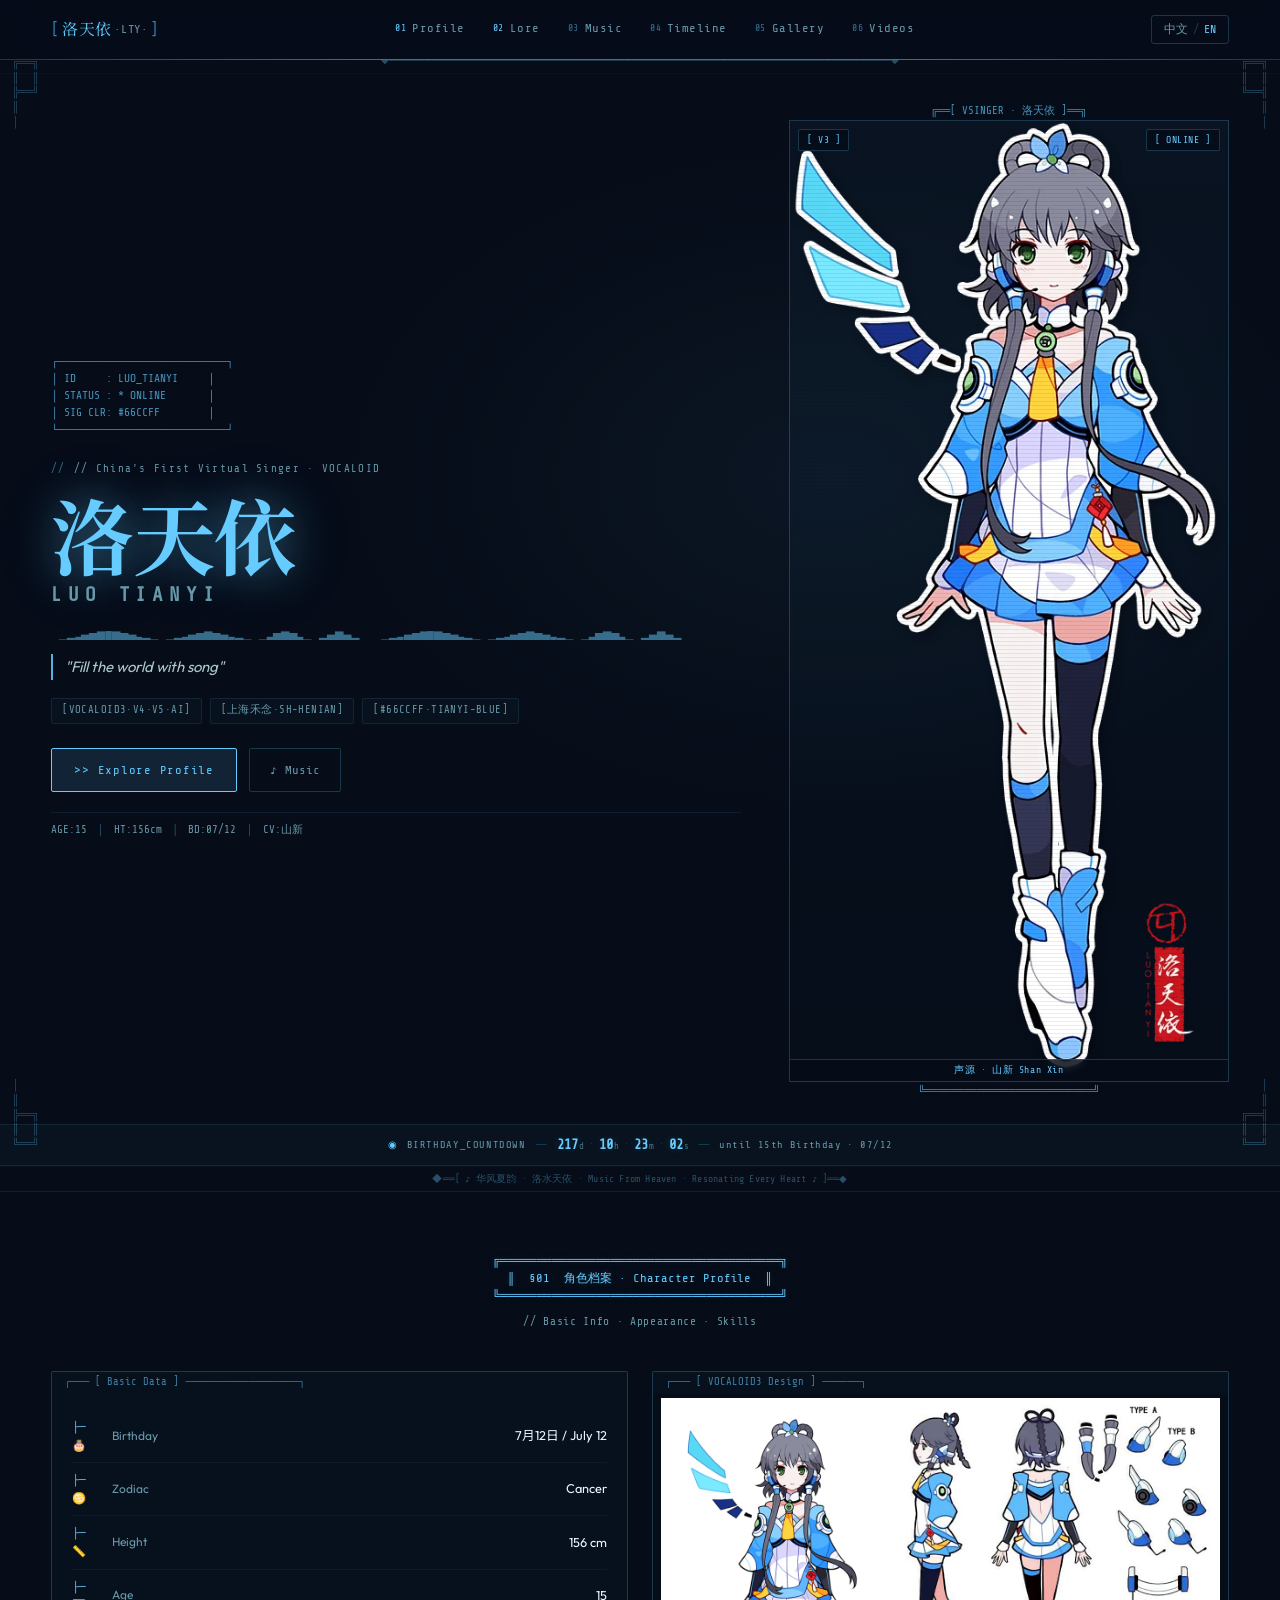
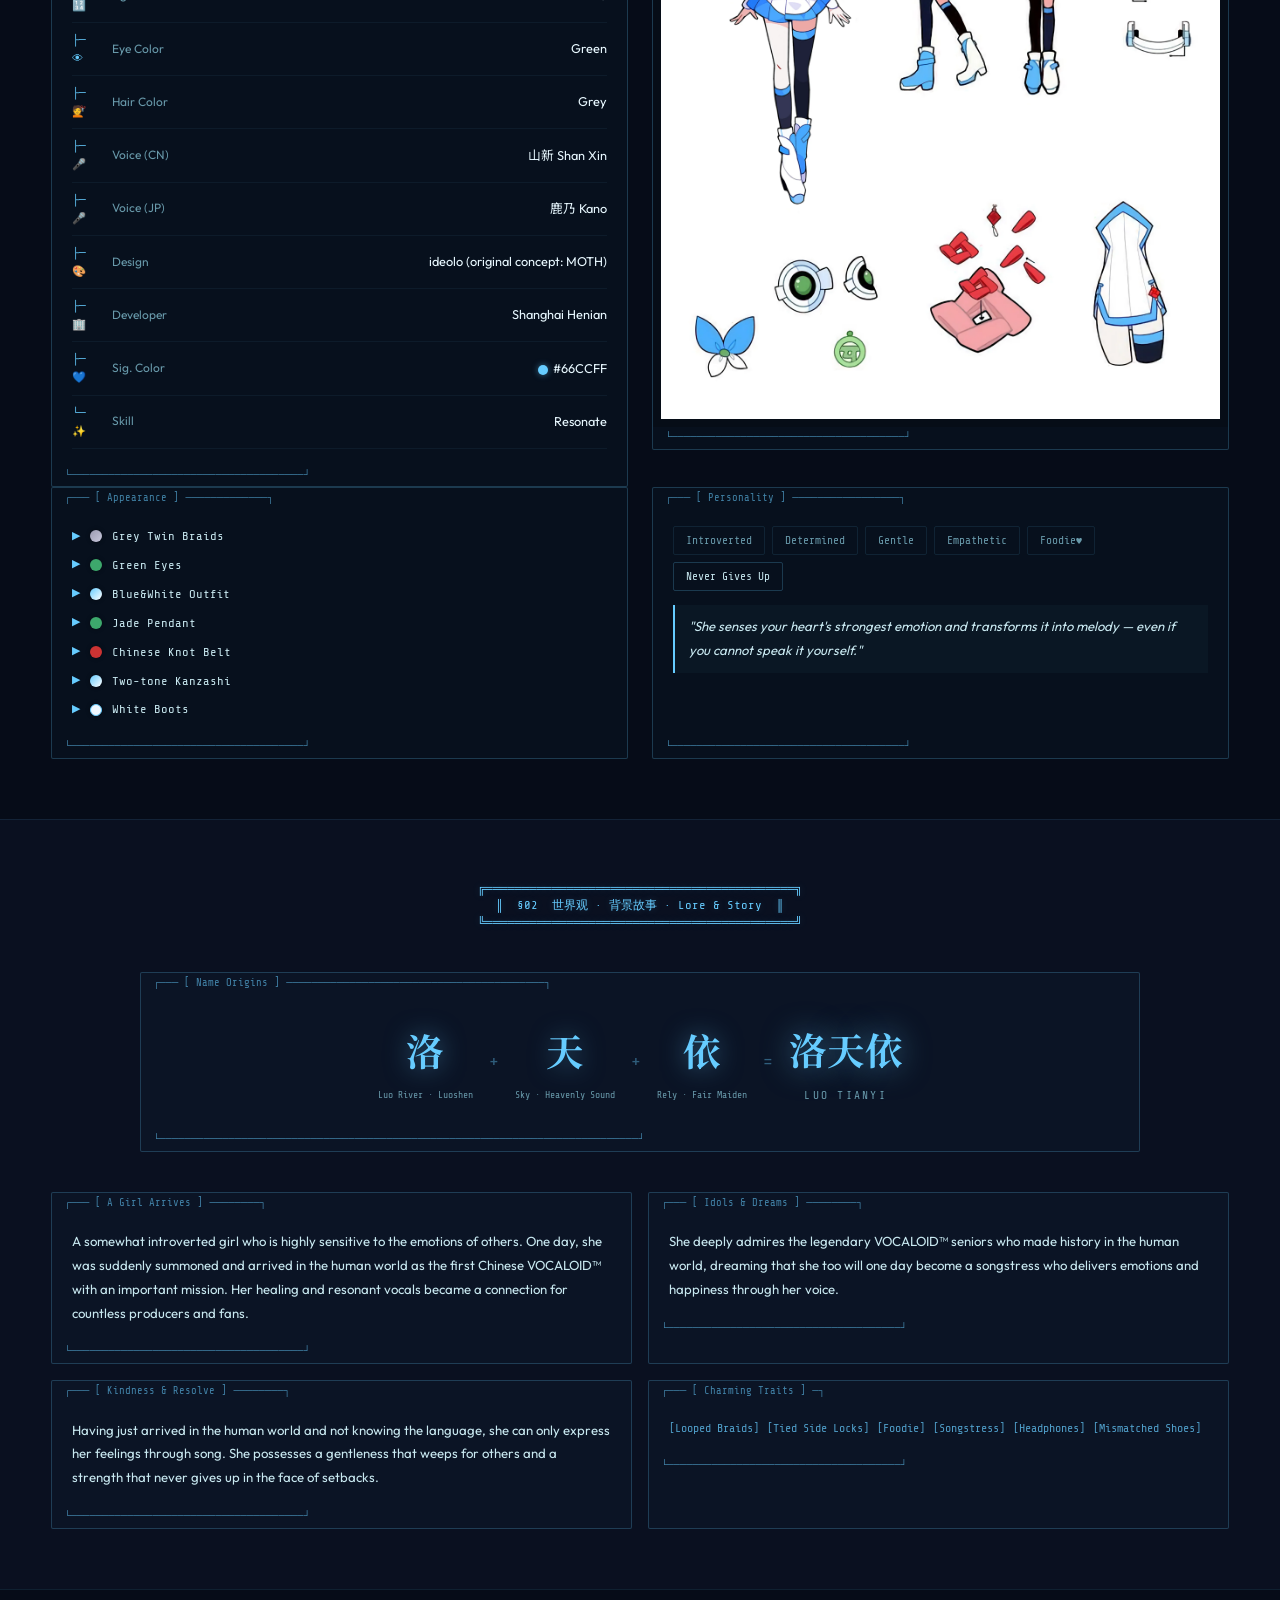
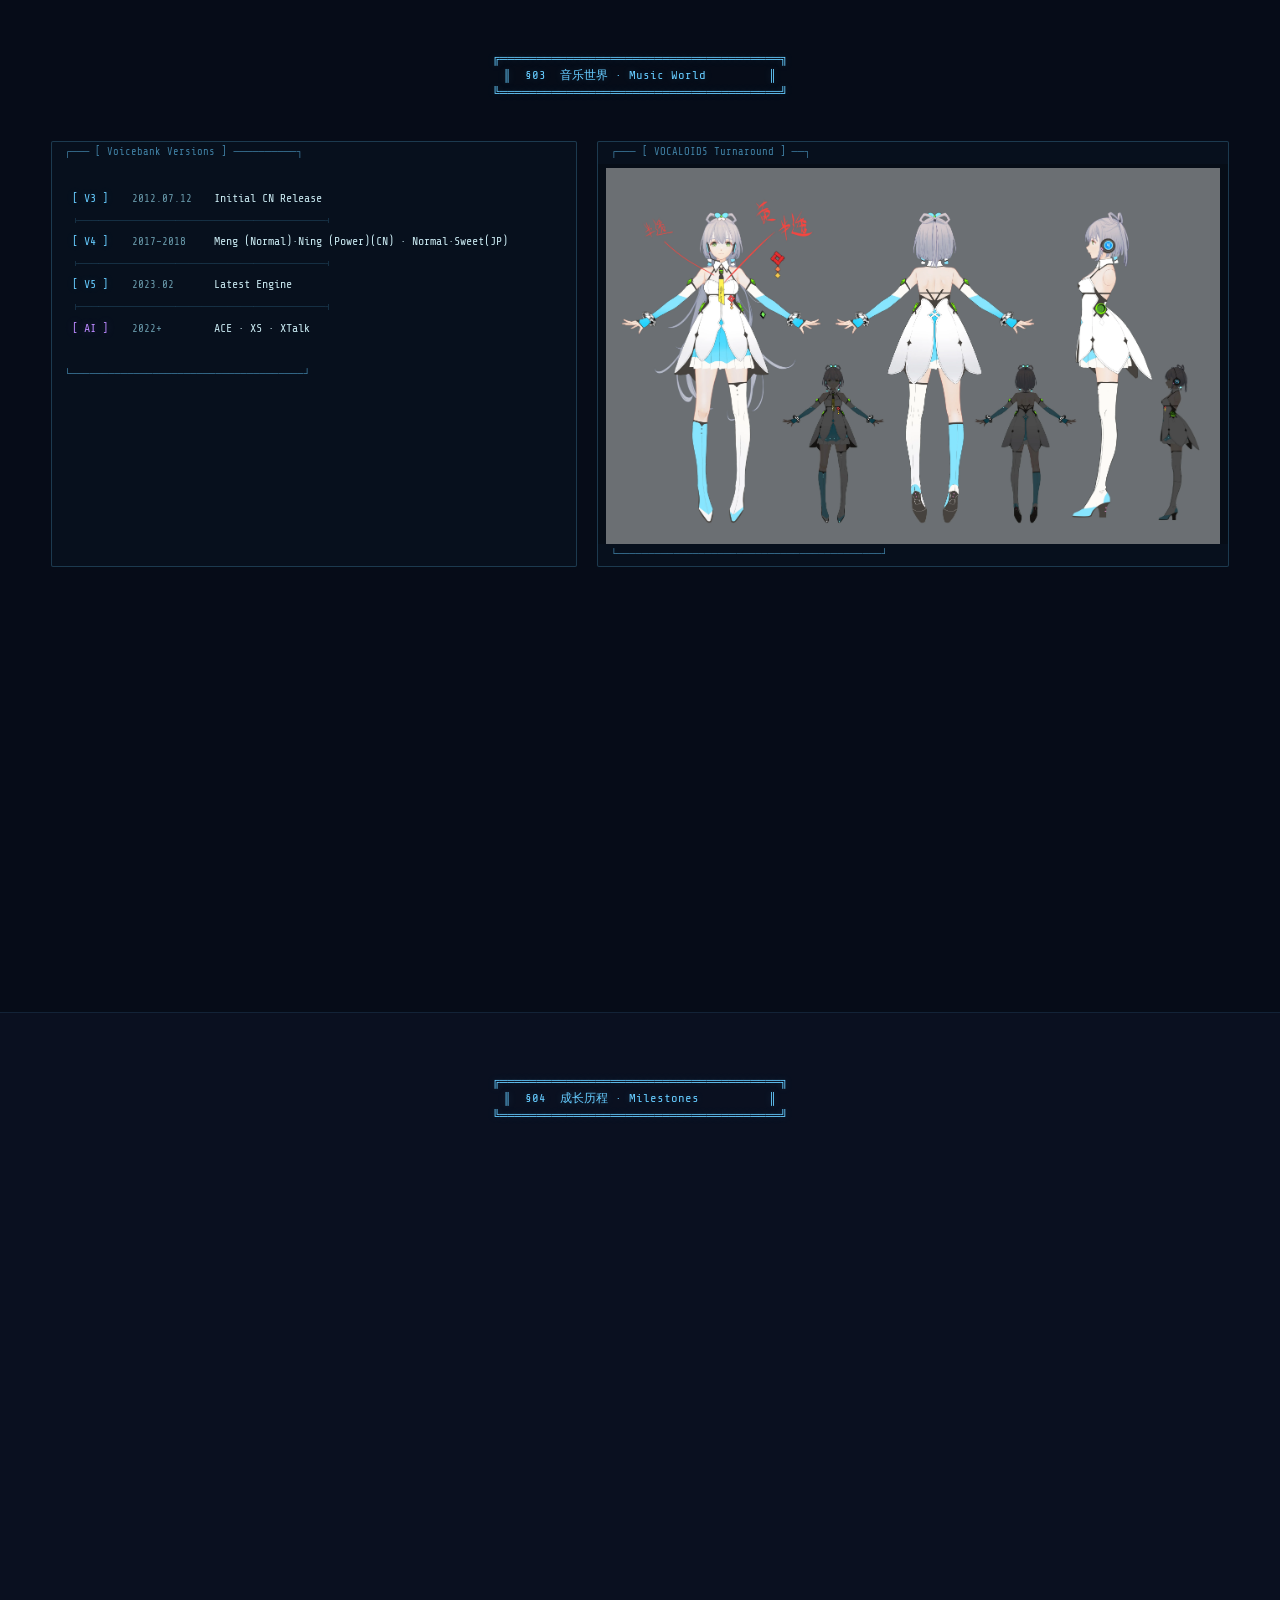
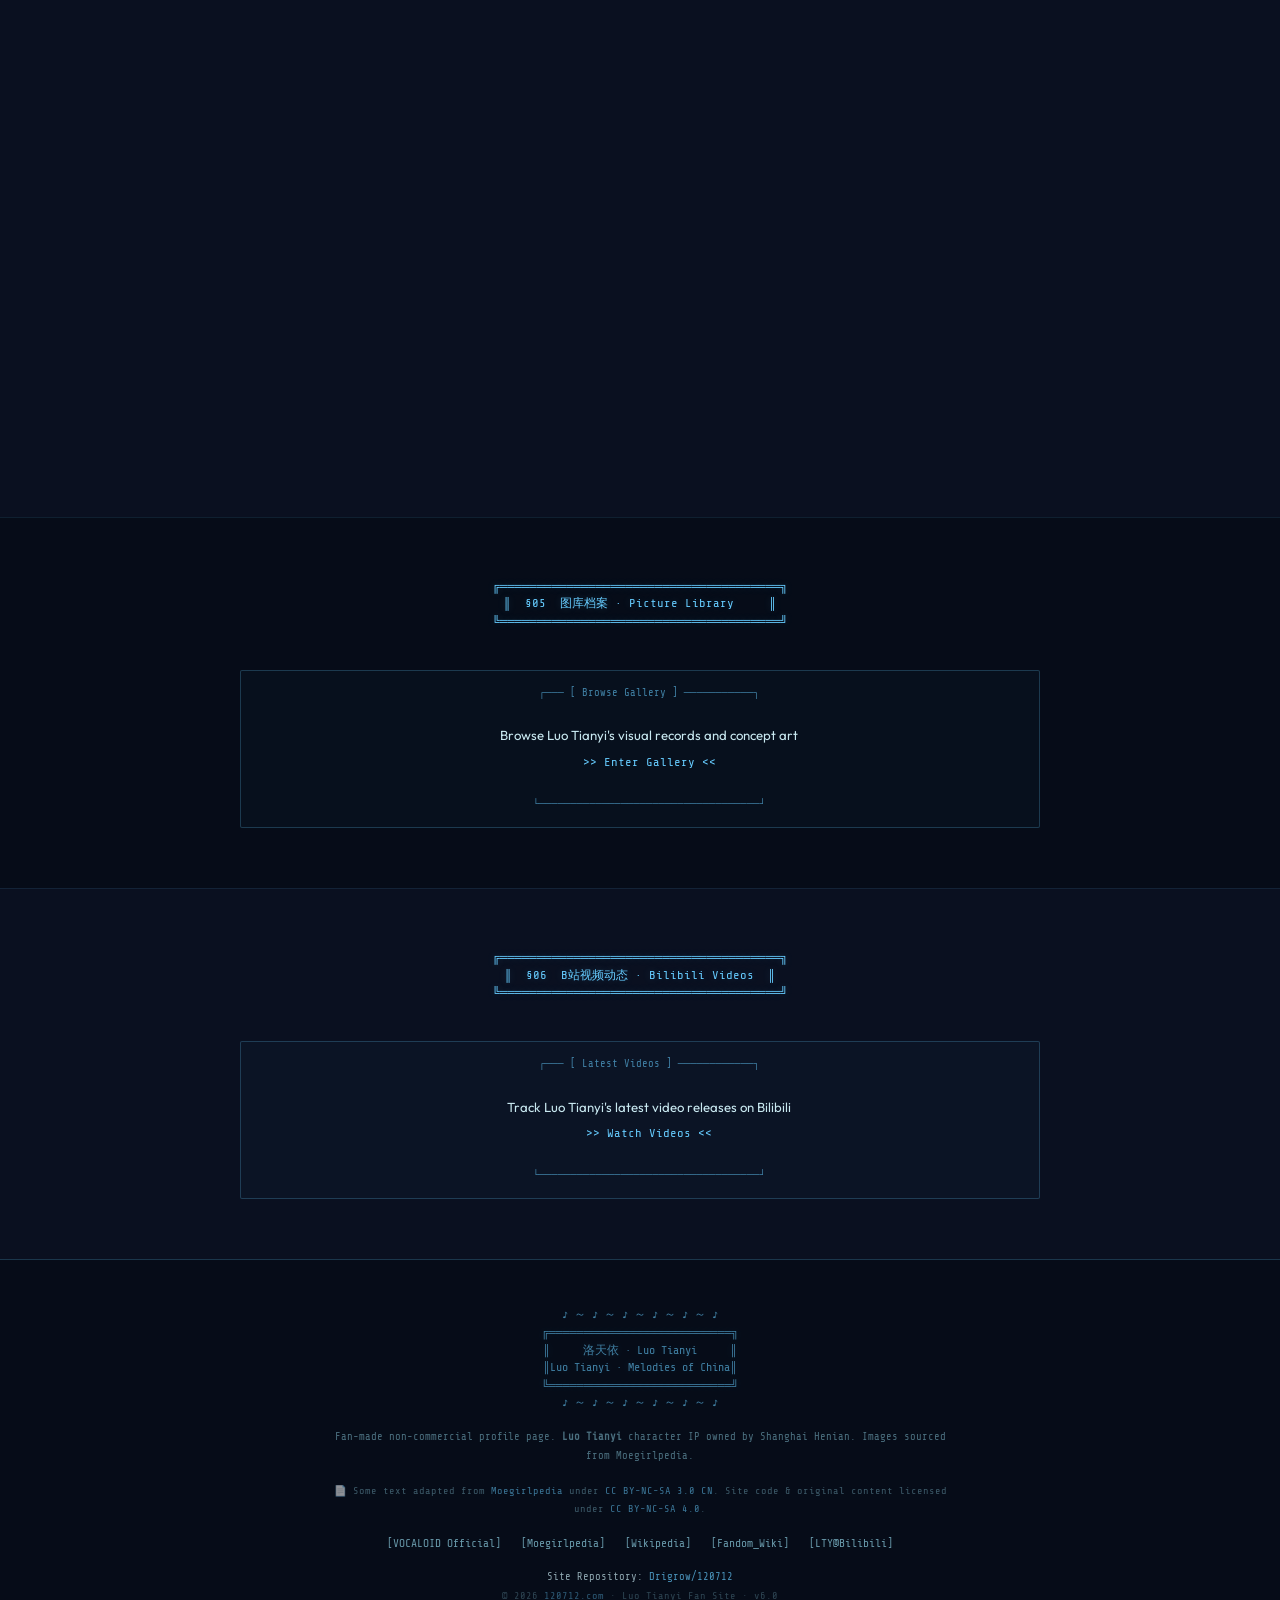
==== en.html @ f8dc1c63 "seo: serve canonical homepages for each language" ====
<!DOCTYPE html>
<!-- Generated from index.html by scripts/generate_english_homepage.py. -->
<html lang="en" data-lang="en" data-home>

<head>
  <meta charset="UTF-8" />
  <meta name="viewport" content="width=device-width, initial-scale=1.0" />
  <meta name="description"
    content="An unofficial Luo Tianyi fan site with her profile, voicebanks, songs, and timeline." />
  <meta name="keywords" content="洛天依, Luo Tianyi, VOCALOID, 虚拟歌手, 上海禾念" />
  <meta name="author" content="Drigrow" />
  <meta name="theme-color" content="#060c18" />
  <title>Luo Tianyi</title>

  <link rel="canonical" href="https://120712.com/en.html" />
  <link rel="alternate" hreflang="zh-Hans" href="https://120712.com/" />
  <link rel="alternate" hreflang="en" href="https://120712.com/en.html" />
  <link rel="alternate" hreflang="x-default" href="https://120712.com/" />

  <!-- Open Graph -->
  <meta property="og:type" content="website" />
  <meta property="og:title" content="Luo Tianyi" />
  <meta property="og:description"
    content="An unofficial Luo Tianyi fan site with her profile, voicebanks, songs, and timeline." />
  <meta property="og:image" content="https://120712.com/assets/images/lt_main.png" />
  <meta property="og:image:alt" content="Luo Tianyi V3 character art" />
  <meta property="og:url" content="https://120712.com/en.html" />
  <meta property="og:site_name" content="120712.com" />
  <meta property="og:locale" content="en_US" />
  <meta property="og:locale:alternate" content="zh_CN" />

  <!-- Twitter Card -->
  <meta name="twitter:card" content="summary_large_image" />
  <meta name="twitter:title" content="Luo Tianyi" />
  <meta name="twitter:description" content="An unofficial Luo Tianyi fan site with her profile, voicebanks, songs, and timeline." />
  <meta name="twitter:image" content="https://120712.com/assets/images/lt_main.png" />
  <meta name="twitter:image:alt" content="Luo Tianyi V3 character art" />

  <!-- Structured Data (JSON-LD) -->
  <script type="application/ld+json">
  {
    "@context": "https://schema.org",
    "@type": "WebPage",
    "name": "Luo Tianyi",
    "description": "An unofficial Luo Tianyi fan site with her profile, voicebanks, songs, and timeline.",
    "url": "https://120712.com/en.html",
    "inLanguage": "en",
    "about": {
      "@type": "Person",
      "name": "洛天依",
      "alternateName": "Luo Tianyi",
      "description": "中国第一虚拟歌手 / China's first virtual singer",
      "birthDate": "2012-07-12",
      "nationality": "中国",
      "knowsAbout": [
        "VOCALOID",
        "Virtual Singer",
        "Music"
      ]
    }
  }
  </script>

  <link rel="icon" type="image/png" sizes="32x32" href="favicon.png" />
  <link rel="icon" type="image/png" sizes="16x16" href="favicon.png" />
  <link rel="apple-touch-icon" sizes="180x180" href="favicon.png" />
  <link rel="shortcut icon" href="favicon.png" />
  <link rel="preconnect" href="https://fonts.googleapis.com" />
  <link rel="preconnect" href="https://fonts.gstatic.com" crossorigin />
  <link
    href="https://fonts.googleapis.com/css2?family=Share+Tech+Mono&family=Outfit:wght@300;400;600;700;800&family=Noto+Sans+SC:wght@300;400;700&family=Noto+Serif+SC:wght@600;700&display=swap"
    rel="stylesheet" />
  <script data-cfasync="false">
    if (document.referrer) {
      const referrer = new URL(document.referrer);
      if (referrer.origin === location.origin ||
          referrer.hostname === '120712.com' || referrer.hostname === 'www.120712.com') {
        document.documentElement.classList.add('skip-home-loader');
      }
    }
  </script>
  <link rel="stylesheet" href="assets/css/style.v6.0.3.css" />
  <noscript>
    <style>
      .loader-screen { display: none; }
      .reveal { opacity: 1; transform: none; }
    </style>
  </noscript>
</head>

<body>

  <!-- ████ LOADER ████ -->
  <div id="loader" class="loader-screen">
    <div class="loader-box">
      <pre class="loader-ascii" aria-hidden="true">
       / \/ \
       \ \/ /      _/\_
      __\/\/__    / _  \
    [=|       |=] \/^\ \
   (( |* ●w● *| ))  \ / \
    [=|       |=]    )
       \_______/
           |
            \____
                 \
               (@)
  ╔═══════════════╗
  ║  LOADING...   ║
  ╚═══════════════╝</pre>
      <div class="loader-bar-wrap">
        <div class="loader-bar-track">
          <div class="loader-bar-fill" id="loaderBar"></div>
        </div>
      </div>
      <p class="loader-txt"><span class="zh">正在载入…</span><span class="en">Initializing System…</span></p>
    </div>
  </div>

  <!-- ████ NAVBAR ████ -->
  <nav class="navbar" id="navbar" aria-label="Main navigation" data-label-zh="主导航" data-label-en="Main navigation">
    <a href="#hero" class="nav-logo">
      <span class="logo-bracket">[ </span>
      <span class="logo-name-zh">洛天依</span>
      <span class="logo-name-en">·LTY·</span>
      <span class="logo-bracket"> ]</span>
    </a>
    <ul class="nav-links" id="navLinks">
      <li><a href="#profile" class="nav-link"><span class="nl-idx">01</span><span class="zh">档案</span><span
            class="en">Profile</span></a></li>
      <li><a href="#lore" class="nav-link"><span class="nl-idx">02</span><span class="zh">背景</span><span
            class="en">Lore</span></a></li>
      <li><a href="#music" class="nav-link"><span class="nl-idx">03</span><span class="zh">音乐</span><span
            class="en">Music</span></a></li>
      <li><a href="#timeline" class="nav-link"><span class="nl-idx">04</span><span class="zh">历程</span><span
            class="en">Timeline</span></a></li>
      <li><a href="#gallery-link" class="nav-link"><span class="nl-idx">05</span><span class="zh">图库</span><span
            class="en">Gallery</span></a></li>
      <li><a href="#updates-link" class="nav-link"><span class="nl-idx">06</span><span class="zh">视频</span><span
            class="en">Videos</span></a></li>
    </ul>
    <div class="nav-right">
      <a class="lang-toggle" id="langToggle" href="./" hreflang="zh-Hans" aria-label="Switch to Chinese" data-label-zh="切换至英文" data-label-en="Switch to Chinese">
        <span class="lt-zh">中文</span><span class="lt-sep">/</span><span class="lt-en">EN</span>
      </a>
      <button class="hamburger" id="hamburger" aria-label="Menu" data-label-zh="菜单" data-label-en="Menu" aria-expanded="false">
        <span></span><span></span><span></span>
      </button>
    </div>
  </nav>
  <div class="mobile-menu" id="mobileMenu">
    <a href="#profile" onclick="closeMobMenu()"><span class="zh">01_档案</span><span class="en">01_Profile</span></a>
    <a href="#lore" onclick="closeMobMenu()"><span class="zh">02_背景</span><span class="en">02_Lore</span></a>
    <a href="#music" onclick="closeMobMenu()"><span class="zh">03_音乐</span><span class="en">03_Music</span></a>
    <a href="#timeline" onclick="closeMobMenu()"><span class="zh">04_历程</span><span class="en">04_Timeline</span></a>
    <a href="#gallery-link" onclick="closeMobMenu()"><span class="zh">05_图库</span><span class="en">05_Gallery</span></a>
    <a href="#updates-link" onclick="closeMobMenu()"><span class="zh">06_视频</span><span class="en">06_Videos</span></a>
  </div>

  <main>

    <!-- ████ HERO ████ -->
    <section id="hero" class="hero-section">

      <!-- ASCII corner decorations -->
      <div class="ascii-corner tl" aria-hidden="true">
        <pre>╔══╗
║  ║
╠══╝
║
│</pre>
      </div>
      <div class="ascii-corner tr" aria-hidden="true">
        <pre>╔══╗
║  ║
╚══╣
   ║
   │</pre>
      </div>
      <div class="ascii-corner bl" aria-hidden="true">
        <pre>│
║
╠══╗
║  ║
╚══╝</pre>
      </div>
      <div class="ascii-corner br" aria-hidden="true">
        <pre>   │
   ║
╔══╣
║  ║
╚══╝</pre>
      </div>

      <!-- ASCII top banner strip -->
      <div class="ascii-banner-top" aria-hidden="true">
        <span class="mono">◆═══════════════════════════════════════════════════════════════════════════════════◆</span>
      </div>

      <div class="hero-inner">
        <!-- LEFT: text + ASCII decoration -->
        <div class="hero-text-col">
          <div class="hud-frame" aria-hidden="true">
            <pre class="hud-ascii" style="text-align: left; display: inline-block;">┌─────────────────────────┐
│ ID     : LUO_TIANYI     │
│ STATUS : * ONLINE       │
│ SIG CLR: #66CCFF        │
└─────────────────────────┘</pre>
          </div>

          <p class="hero-overline mono"><span class="zh">// 虚拟歌手 · VOCALOID · 洛水天依</span><span class="en">// China's
              First Virtual Singer · VOCALOID</span></p>
          <h1 class="hero-name">
            <span class="hero-kanji">洛天依</span>
            <span class="hero-romaji">Luo&nbsp;Tianyi</span>
          </h1>

          <!-- Hidden SEO paragraph for long-tail keywords -->
          <p class="sr-only">
            <span class="zh">洛天依（Luo Tianyi）是中国第一位VOCALOID虚拟歌手，诞生于2012年，由上海禾念推出。她的首个声库基于VOCALOID
              3引擎，声源为中国声优山新。作为Vsinger企划的核心成员，洛天依频繁登台央视春晚及各类大型跨年晚会，其代表作包括诸多V家中文殿堂级歌曲。标志性颜色为天依蓝（#66CCFF），粉丝常以“洛水天依”相称。本网站为洛天依非官方档案页与赛博朋克ASCII艺术主题资料库。</span>
            <span class="en">Luo Tianyi is China's first VOCALOID virtual singer, released in 2012 by Shanghai Henian
              (Vsinger). Initially debuted on the VOCALOID3 engine with voice provider Shan Xin, she has grown to become
              the most iconic Chinese virtual idol, appearing on national television including the CCTV Spring Festival
              Gala. Known for her signature "Tianyi Blue" (#66CCFF) aesthetic, her voicebanks have upgraded to
              VOCALOID4, VOCALOID5, and AI models. This site serves as an unofficial cyberpunk ASCII art profile, fan
              site, and timeline for Luo Tianyi.</span>
          </p>

          <!-- ASCII waveform -->
          <div class="ascii-wave" aria-hidden="true">
            <span class="mono wave-anim">▁▂▃▄▅▆▇█▇▆▅▄▃▂▁▂▃▄▅▆▇▆▅▄▃▂▁▂▄▆▇▆▄▂▁▃▅▇▅▃▁</span>
          </div>

          <p class="hero-tagline">
            <span class="zh">「让世界充满歌声」</span>
            <span class="en">"Fill the world with song"</span>
          </p>

          <div class="hero-tags mono">
            <span class="htag">[VOCALOID3·V4·V5·AI]</span>
            <span class="htag">[上海禾念·SH-HENIAN]</span>
            <span class="htag">[#66CCFF·TIANYI-BLUE]</span>
          </div>

          <div class="hero-btns">
            <a href="#profile" class="btn-pri"><span class="mono">&gt;&gt;</span> <span class="zh">探索档案</span><span
                class="en">Explore Profile</span></a>
            <a href="#music" class="btn-sec"><span class="mono">♪</span> <span class="zh">聆听音乐</span><span
                class="en">Music</span></a>
          </div>

          <!-- ASCII bottom stat strip -->
          <div class="hero-stat-strip mono" aria-hidden="true" data-nosnippet>
            <span>AGE:15</span>
            <span class="sep">│</span>
            <span>HT:156cm</span>
            <span class="sep">│</span>
            <span>BD:07/12</span>
            <span class="sep">│</span>
            <span>CV:山新</span>
          </div>
        </div>

        <!-- RIGHT: Real character image from moegirl -->
        <div class="hero-char-col">
          <!-- ASCII frame around the image -->
          <div class="char-frame-ascii">
            <div class="cfa-top mono" aria-hidden="true">╔══[ VSINGER · 洛天依 ]══╗</div>
            <div class="char-img-wrap">
              <picture>
                <source srcset="assets/images/lt_main.webp" type="image/webp" />
                <img src="assets/images/lt_main.png"
                  alt="洛天依官方角色立绘图片 | Luo Tianyi official V3 character illustration transparent background"
                  class="char-img" width="479" height="1050" loading="eager" fetchpriority="high" onerror="this.onerror=null; this.src='assets/images/lt_v3.webp';" />
              </picture>
              <div class="char-scanline" aria-hidden="true"></div>
              <!-- Status badges on image -->
              <div class="img-badge top-left mono">[ V3 ]</div>
              <div class="img-badge top-right mono">[ ONLINE ]</div>
              <div class="img-badge bottom mono">声源 · 山新 Shan Xin</div>
            </div>
            <div class="cfa-bot mono" aria-hidden="true">╚══════════════════════════╝</div>
          </div>
        </div>
      </div>

      <!-- ════ BIRTHDAY COUNTDOWN STRIP ════ -->
      <div class="bd-strip mono" id="bdStrip" aria-live="polite">
        <!-- Normal countdown mode -->
        <div class="bd-countdown" id="bdCountdown">
          <span class="bd-icon">◉</span>
          <span class="bd-label">
            <span class="zh" id="bdLabelZh">生日倒计时</span>
            <span class="en" id="bdLabelEn">BIRTHDAY_COUNTDOWN</span>
          </span>
          <span class="bd-sep">──</span>
          <span class="bd-units" id="bdUnits">
            <span class="bd-unit"><span id="bdDays">--</span><span class="bd-uname zh">天</span><span
                class="bd-uname en">d</span></span>
            <span class="bd-dot">·</span>
            <span class="bd-unit"><span id="bdHours">--</span><span class="bd-uname zh">时</span><span
                class="bd-uname en">h</span></span>
            <span class="bd-dot">·</span>
            <span class="bd-unit"><span id="bdMins">--</span><span class="bd-uname zh">分</span><span
                class="bd-uname en">m</span></span>
            <span class="bd-dot">·</span>
            <span class="bd-unit"><span id="bdSecs">--</span><span class="bd-uname zh">秒</span><span
                class="bd-uname en">s</span></span>
          </span>
          <span class="bd-sep">──</span>
          <span class="bd-target">
            <span class="zh" id="bdTargetZh">至第--个生日 · 07/12</span>
            <span class="en" id="bdTargetEn">until --th Birthday · 07/12</span>
          </span>
        </div>
        <!-- Birthday card mode (July 12 only) -->
        <div class="bd-card" id="bdCard" style="display:none">
          <span class="bd-cake">🎂</span>
          <span class="bd-wish">
            <span class="zh" id="bdWishZh">生日快乐，洛天依！✨ 愿歌声永远回响 · 第--个生日快乐</span>
            <span class="en" id="bdWishEn">Happy --th Birthday, Luo Tianyi! ✨ May your song always resonate</span>
          </span>
          <span class="bd-cake">🎂</span>
        </div>
      </div>

      <!-- ASCII bottom strip -->
      <div class="ascii-banner-bot" aria-hidden="true">
        <span class="mono banner-long">◆══[ ♪ 华风夏韵 · 洛水天依 · Music From Heaven · Resonating Every Heart ♪ ]══◆</span>
        <span class="mono banner-short" style="display:none;">◆══[ ♪ 华风夏韵 · 洛水天依 ♪ ]══◆</span>
      </div>
    </section>

    <!-- ████ PROFILE SECTION ████ -->
    <section id="profile" class="section-dark">
      <!-- ASCII section header -->
      <div class="sec-header">
        <pre class="sec-ascii" aria-hidden="true">╔══════════════════════════════════════╗
║  §01  角色档案 · Character Profile  ║
╚══════════════════════════════════════╝</pre>
        <h2 class="sr-only"><span class="zh">角色档案</span><span class="en">Character Profile</span></h2>
        <p class="sec-sub mono"><span class="zh">// 基本信息 · 外观特征 · 性格技能</span><span class="en">// Basic Info · Appearance
            ·
            Skills</span></p>
      </div>

      <div class="profile-wrap">

        <!-- Column A: Stats table (ASCII styled) -->
        <div class="profile-col-a">
          <div class="ascii-card">
            <div class="ac-header mono">
              ┌─── [ <span class="zh">基本资料</span><span class="en">Basic Data</span> ] ──────────────────┐
            </div>
            <div class="ac-body">
              <table class="ascii-table" data-nosnippet>
                <tbody>
                  <tr>
                    <td class="atk mono">├─ 🎂</td>
                    <td class="atl"><span class="zh">生日</span><span class="en">Birthday</span></td>
                    <td class="atv">7月12日 / July 12</td>
                  </tr>
                  <tr>
                    <td class="atk mono">├─ ♋</td>
                    <td class="atl"><span class="zh">星座</span><span class="en">Zodiac</span></td>
                    <td class="atv"><span class="zh">巨蟹座</span><span class="en">Cancer</span></td>
                  </tr>
                  <tr>
                    <td class="atk mono">├─ 📏</td>
                    <td class="atl"><span class="zh">身高</span><span class="en">Height</span></td>
                    <td class="atv">156 cm</td>
                  </tr>
                  <tr>
                    <td class="atk mono">├─ 🔢</td>
                    <td class="atl"><span class="zh">年龄</span><span class="en">Age</span></td>
                    <td class="atv">15</td>
                  </tr>
                  <tr>
                    <td class="atk mono">├─ 👁</td>
                    <td class="atl"><span class="zh">瞳色</span><span class="en">Eye Color</span></td>
                    <td class="atv"><span class="zh">绿色</span><span class="en">Green</span></td>
                  </tr>
                  <tr>
                    <td class="atk mono">├─ 💇</td>
                    <td class="atl"><span class="zh">发色</span><span class="en">Hair Color</span></td>
                    <td class="atv"><span class="zh">灰发</span><span class="en">Grey</span></td>
                  </tr>
                  <tr>
                    <td class="atk mono">├─ 🎤</td>
                    <td class="atl"><span class="zh">声源(中)</span><span class="en">Voice (CN)</span></td>
                    <td class="atv">山新 Shan Xin</td>
                  </tr>
                  <tr>
                    <td class="atk mono">├─ 🎤</td>
                    <td class="atl"><span class="zh">声源(日)</span><span class="en">Voice (JP)</span></td>
                    <td class="atv">鹿乃 Kano</td>
                  </tr>
                  <tr>
                    <td class="atk mono">├─ 🎨</td>
                    <td class="atl"><span class="zh">设计师</span><span class="en">Design</span></td>
                    <td class="atv"><span class="zh">ideolo（原案：MOTH）</span><span class="en">ideolo (original concept: MOTH)</span></td>
                  </tr>
                  <tr>
                    <td class="atk mono">├─ 🏢</td>
                    <td class="atl"><span class="zh">开发商</span><span class="en">Developer</span></td>
                    <td class="atv"><span class="zh">上海禾念</span><span class="en">Shanghai Henian</span></td>
                  </tr>
                  <tr>
                    <td class="atk mono">├─ 💙</td>
                    <td class="atl"><span class="zh">象征色</span><span class="en">Sig. Color</span></td>
                    <td class="atv"><span class="color-swatch"></span>#66CCFF</td>
                  </tr>
                  <tr>
                    <td class="atk mono">└─ ✨</td>
                    <td class="atl"><span class="zh">特技</span><span class="en">Skill</span></td>
                    <td class="atv"><span class="zh">共鸣</span><span class="en">Resonate</span></td>
                  </tr>
                </tbody>
              </table>
            </div>
            <div class="ac-footer mono">
              └─────────────────────────────────────┘
            </div>
          </div>
        </div>

        <!-- Column B: Appearance + reference image -->
        <div class="profile-col-b">
          <!-- V3 reference image -->
          <div class="ref-img-block ascii-card">
            <div class="ac-header mono">┌─── [ <span class="zh">VOCALOID3 人设参考</span><span class="en">VOCALOID3 Design</span> ] ──────┐</div>
            <div class="ref-img-inner">
              <picture>
                <source srcset="assets/images/lt_v3.webp" type="image/webp" />
                <img src="assets/images/lt_v3.png"
                  alt="洛天依 VOCALOID 3 (V3) 人设形象参考图 | Luo Tianyi VOCALOID3 design reference and concept art sheet"
                  class="ref-img" width="2560" height="2848" loading="lazy" />
              </picture>
            </div>
            <div class="ac-footer mono">└─────────────────────────────────────┘</div>
          </div>

          <!-- Appearance traits -->
        </div>
      </div>
      <div class="profile-wrap mt24">
        <div class="profile-col-a">
          <div class="ascii-card" style="height: 100%; display: flex; flex-direction: column;">
            <div class="ac-header mono">┌─── [ <span class="zh">外观特征</span><span class="en">Appearance</span> ] ─────────────┐</div>
            <div class="ac-body appear-grid" data-nosnippet>
              <div class="appear-item mono">
                <span class="ap-bullet">▶</span>
                <div class="ap-dot" style="background:linear-gradient(135deg,#9a9ab0,#c8c8dc)"></div>
                <span><span class="zh">灰色双马尾</span><span class="en">Grey Twin Braids</span></span>
              </div>
              <div class="appear-item mono">
                <span class="ap-bullet">▶</span>
                <div class="ap-dot" style="background:#3da86c"></div>
                <span><span class="zh">绿色眼睛</span><span class="en">Green Eyes</span></span>
              </div>
              <div class="appear-item mono">
                <span class="ap-bullet">▶</span>
                <div class="ap-dot" style="background:linear-gradient(135deg,#66ccff,#fff)"></div>
                <span><span class="zh">蓝白未来感服装</span><span class="en">Blue&amp;White Outfit</span></span>
              </div>
              <div class="appear-item mono">
                <span class="ap-bullet">▶</span>
                <div class="ap-dot" style="background:#3da86c"></div>
                <span><span class="zh">翡翠吊坠</span><span class="en">Jade Pendant</span></span>
              </div>
              <div class="appear-item mono">
                <span class="ap-bullet">▶</span>
                <div class="ap-dot" style="background:#cc3333"></div>
                <span><span class="zh">中国结腰饰</span><span class="en">Chinese Knot Belt</span></span>
              </div>
              <div class="appear-item mono">
                <span class="ap-bullet">▶</span>
                <div class="ap-dot" style="background:linear-gradient(135deg,#66ccff,#fff)"></div>
                <span><span class="zh">双色花形发饰</span><span class="en">Two-tone Kanzashi</span></span>
              </div>
              <div class="appear-item mono">
                <span class="ap-bullet">▶</span>
                <div class="ap-dot" style="background:#f0f8ff;border:1px solid #66ccff"></div>
                <span><span class="zh">白色长靴</span><span class="en">White Boots</span></span>
              </div>
            </div>
            <div class="ac-footer mono" style="margin-top: auto;">└─────────────────────────────────────┘</div>
          </div>
        </div>
        <div class="profile-col-b">
          <!-- Personality tags -->
          <div class="ascii-card" style="height: 100%; display: flex; flex-direction: column;">
            <div class="ac-header mono">┌─── [ <span class="zh">性格</span><span class="en">Personality</span> ] ─────────────────┐</div>
            <div class="ac-body">
              <div class="trait-cloud">
                <span class="trait mono"><span class="zh">内敛</span><span class="en">Introverted</span></span>
                <span class="trait mono"><span class="zh">坚毅</span><span class="en">Determined</span></span>
                <span class="trait mono"><span class="zh">温柔</span><span class="en">Gentle</span></span>
                <span class="trait mono"><span class="zh">共情</span><span class="en">Empathetic</span></span>
                <span class="trait mono"><span class="zh">吃货</span><span class="en">Foodie♥</span></span>
                <span class="trait mono large-t"><span class="zh">永不言弃</span><span class="en">Never Gives
                    Up</span></span>
              </div>
              <blockquote class="ascii-quote">
                <p class="zh">「她能感知你心中最强烈的情感，化作旋律唱出，哪怕你自己无法开口。」</p>
                <p class="en">"She senses your heart's strongest emotion and transforms it into melody — even if you
                  cannot speak it yourself."</p>
              </blockquote>
            </div>
            <div class="ac-footer mono" style="margin-top: auto;">└─────────────────────────────────────┘</div>
          </div>
        </div>
      </div>
    </section>

    <!-- ████ LORE SECTION ████ -->
    <section id="lore" class="section-mid">
      <div class="sec-header">
        <pre class="sec-ascii" aria-hidden="true">╔══════════════════════════════════════════╗
║  §02  世界观 · 背景故事 · Lore &amp; Story  ║
╚══════════════════════════════════════════╝</pre>
        <h2 class="sr-only"><span class="zh">世界观与背景故事</span><span class="en">Lore &amp; Story</span></h2>
      </div>

      <!-- Etymology display -->
      <div class="etym-block ascii-card" data-nosnippet>
        <div class="ac-header mono">┌─── [ <span class="zh">名字解析</span><span class="en">Name Origins</span> ] ─────────────────────────────────────────┐</div>
        <div class="etym-inner">
          <div class="etym-part">
            <span class="etym-char">洛</span>
            <span class="etym-sub mono"><span class="zh">洛河 · 洛神</span><span class="en">Luo River ·
                Luoshen</span></span>
          </div>
          <div class="etym-op mono">+</div>
          <div class="etym-part">
            <span class="etym-char">天</span>
            <span class="etym-sub mono"><span class="zh">天空 · 天音</span><span class="en">Sky · Heavenly
                Sound</span></span>
          </div>
          <div class="etym-op mono">+</div>
          <div class="etym-part">
            <span class="etym-char">依</span>
            <span class="etym-sub mono"><span class="zh">第一 · 伊人</span><span class="en">Rely · Fair Maiden</span></span>
          </div>
          <div class="etym-op mono">=</div>
          <div class="etym-result">
            <span class="etym-full">洛天依</span>
            <span class="etym-full-en mono">LUO TIANYI</span>
          </div>
        </div>
        <div class="ac-footer mono">└────────────────────────────────────────────────────────────────────────────┘</div>
      </div>

      <!-- Lore cards in ASCII grid -->
      <div class="lore-grid">
        <div class="lore-card ascii-card reveal">
          <div class="ac-header mono">┌─── [ <span class="zh">少女的降临</span><span class="en">A Girl Arrives</span> ] ────────┐</div>
          <div class="ac-body">
            <p class="zh">
              能够敏锐地感受到他人感情，有点内向的少女。在某日突然获得了召唤，并且带着某个重要的任务，作为第一位中文VOCALOID™来到了人类的世界。她那充满治愈力与共鸣的嗓音，成为了无数创作者与粉丝的羁绊。</p>
            <p class="en">A somewhat introverted girl who is highly sensitive to the emotions of others. One day, she
              was suddenly summoned and arrived in the human world as the first Chinese VOCALOID™ with an important
              mission. Her healing and resonant vocals became a connection for countless producers and fans.</p>
          </div>
          <div class="ac-footer mono">└─────────────────────────────────────┘</div>
        </div>
        <div class="lore-card ascii-card reveal">
          <div class="ac-header mono">┌─── [ <span class="zh">前辈与梦想</span><span class="en">Idols &amp; Dreams</span> ] ────────┐</div>
          <div class="ac-body">
            <p class="zh">对过去曾经在人类世界创造了历史的传说中的VOCALOID™前辈们非常憧憬，也梦想着自己有朝一日能够成为用歌声为别人传递感动与幸福的歌姬。</p>
            <p class="en">She deeply admires the legendary VOCALOID™ seniors who made history in the human world,
              dreaming
              that she too will one day become a songstress who delivers emotions and happiness through her voice.</p>
          </div>
          <div class="ac-footer mono">└─────────────────────────────────────┘</div>
        </div>
        <div class="lore-card ascii-card reveal">
          <div class="ac-header mono">┌─── [ <span class="zh">温柔与坚强</span><span class="en">Kindness &amp; Resolve</span> ] ────────┐</div>
          <div class="ac-body">
            <p class="zh">因为初到人类世界，完全不懂人类语言，只能通过歌唱来表达感情。她拥有能为别人流泪的温柔，以及无论经历多少挫折也绝不放弃的坚强。</p>
            <p class="en">Having just arrived in the human world and not knowing the language, she can only express her
              feelings through song. She possesses a gentleness that weeps for others and a strength that never gives up
              in the face of setbacks.</p>
          </div>
          <div class="ac-footer mono">└─────────────────────────────────────┘</div>
        </div>
        <div class="lore-card ascii-card reveal">
          <div class="ac-header mono">┌─── [ <span class="zh">萌点</span><span class="en">Charming Traits</span> ] ─┐</div>
          <div class="ac-body">
            <div class="moe-tags mono">
              <span class="zh">[环形辫]</span><span class="en">[Looped Braids]</span>
              <span class="zh">[束鬓]</span><span class="en">[Tied Side Locks]</span>
              <span class="zh">[吃货]</span><span class="en">[Foodie]</span>
              <span class="zh">[歌姬]</span><span class="en">[Songstress]</span>
              <span class="zh">[耳机]</span><span class="en">[Headphones]</span>
              <span class="zh">[鸳鸯鞋]</span><span class="en">[Mismatched Shoes]</span>
            </div>
          </div>
          <div class="ac-footer mono">└─────────────────────────────────────┘</div>
        </div>
      </div>
    </section>

    <!-- ████ MUSIC SECTION ████ -->
    <section id="music" class="section-dark">
      <div class="sec-header">
        <pre class="sec-ascii" aria-hidden="true">╔══════════════════════════════════════╗
║  §03  音乐世界 · Music World         ║
╚══════════════════════════════════════╝</pre>
        <h2 class="sr-only"><span class="zh">音乐世界</span><span class="en">Music World</span></h2>
      </div>

      <!-- V5 three-view reference + voice banks -->
      <div class="music-top-row">
        <!-- Voice bank versions -->
        <div class="vb-block ascii-card" data-nosnippet>
          <div class="ac-header mono">┌─── [ <span class="zh">声库版本</span><span class="en">Voicebank Versions</span> ] ──────────┐</div>
          <div class="ac-body">
            <div class="vb-list mono">
              <div class="vb-row-item">
                <span class="vb-ver">[ V3 ]</span>
                <span class="vb-year">2012.07.12</span>
                <span class="vb-desc"><span class="zh">首发中文声库</span><span class="en">Initial CN Release</span></span>
              </div>
              <div class="vb-sep">├──────────────────────────────────────┤</div>
              <div class="vb-row-item">
                <span class="vb-ver">[ V4 ]</span>
                <span class="vb-year">2017–2018</span>
                <span class="vb-desc"><span class="zh">萌（Normal）·凝（Power）(CN) · Normal·Sweet(JP)</span><span class="en">Meng (Normal)·Ning (Power)(CN) ·
                    Normal·Sweet(JP)</span></span>
              </div>
              <div class="vb-sep">├──────────────────────────────────────┤</div>
              <div class="vb-row-item">
                <span class="vb-ver">[ V5 ]</span>
                <span class="vb-year">2023.02</span>
                <span class="vb-desc"><span class="zh">最新引擎升级</span><span class="en">Latest Engine</span></span>
              </div>
              <div class="vb-sep">├──────────────────────────────────────┤</div>
              <div class="vb-row-item">
                <span class="vb-ver vb-ai">[ AI ]</span>
                <span class="vb-year">2022+</span>
                <span class="vb-desc"><span class="zh">ACE·XS·XTalk声库</span><span class="en">ACE · XS ·
                    XTalk</span></span>
              </div>
            </div>
          </div>
          <div class="ac-footer mono">└─────────────────────────────────────┘</div>
        </div>

        <!-- V5 three-view image -->
        <div class="v5-ref ascii-card">
          <div class="ac-header mono">┌─── [ <span class="zh">VOCALOID5 三视图</span><span class="en">VOCALOID5 Turnaround</span> ] ──┐</div>
          <div class="ref-img-inner">
            <picture>
              <source srcset="assets/images/lt_v5_3view.webp" type="image/webp" />
              <img src="assets/images/lt_v5_3view.jpg"
                alt="洛天依 VOCALOID 5 (V5) 官方三视图人设 | Luo Tianyi V5 official formal character 3-view turnaround sheet"
                class="ref-img" width="5860" height="3661" loading="lazy" />
            </picture>
          </div>
          <div class="ac-footer mono">└──────────────────────────────────────────┘</div>
        </div>
      </div>

      <!-- ── Dynamic Music Player ── -->
      <div class="songs-block ascii-card reveal" id="musicPlayerBlock">
        <div class="ac-header mono" id="playerHeader">┌─── [ <span class="zh">本地曲目<span id="trackCountZh"></span></span><span class="en">Local Tracks<span id="trackCountEn"></span></span> ]
          ────────────────────────────────────────┐</div>

        <!-- Now-playing bar -->
        <div class="player-bar mono" id="playerBar" style="display:none">
          <div class="pb-top">
            <span class="pb-label">♪ <span class="zh">正在播放</span><span class="en">Now Playing</span> »</span>
            <span class="pb-title" id="pbTitle">—</span>
            <span class="pb-artist" id="pbArtist"></span>
          </div>
          <div class="pb-controls">
            <button class="pb-btn" id="pbPrev" title="Previous track" aria-label="Previous track" data-label-zh="上一首" data-label-en="Previous track">◀◀</button>
            <button class="pb-btn pb-play" id="pbPlay" title="Play/Pause" aria-label="Play/Pause" data-label-zh="播放/暂停" data-label-en="Play/Pause">▶</button>
            <button class="pb-btn" id="pbNext" title="Next track" aria-label="Next track" data-label-zh="下一首" data-label-en="Next track">▶▶</button>
            <div class="pb-prog-wrap">
              <div class="pb-prog-track">
                <div class="pb-prog-fill" id="pbFill"></div>
              </div>
            </div>
            <span class="pb-time" id="pbTime">0:00 / 0:00</span>
          </div>
          <!-- ASCII live waveform -->
          <div class="pb-wave mono" id="pbWave" aria-hidden="true">▁▁▁▁▁▁▁▁▁▁▁▁▁▁▁▁▁▁▁▁</div>
          <!-- Volume control -->
          <div class="pb-vol-wrap">
            <span class="pb-vol-icon" id="pbVolIcon" title="静音/取消静音">🔊</span>
            <input type="range" class="pb-vol-slider" id="pbVolSlider" min="0" max="100" value="80" aria-label="Volume" data-label-zh="音量" data-label-en="Volume">
            <span class="pb-vol-label" id="pbVolLabel">80%</span>
          </div>
        </div>

        <!-- Song list (populated by JS) -->
        <div class="ac-body" style="padding:0">
          <div class="song-list" id="songList">
            <!-- JS renders rows here -->
            <div class="player-loading mono" id="playerLoading">
              <span class="zh">正在扫描 ./music/ 目录…</span>
              <span class="en">Scanning ./music/ directory…</span>
            </div>
          </div>
        </div>
        <div class="ac-footer mono" id="playerFooter">
          └───────────────────────────────────────────────────────────────────────┘</div>
      </div>
    </section>

    <!-- ████ TIMELINE SECTION ████ -->
    <section id="timeline" class="section-mid">
      <div class="sec-header">
        <pre class="sec-ascii" aria-hidden="true">╔══════════════════════════════════════╗
║  §04  成长历程 · Milestones          ║
╚══════════════════════════════════════╝</pre>
        <h2 class="sr-only"><span class="zh">成长历程</span><span class="en">Milestones</span></h2>
      </div>

      <div class="timeline-ascii">
        <!-- Each item: ASCII rail -->
        <div class="tl-item reveal">
          <div class="tl-rail mono">
            <span class="tl-date">[ 2012.07.12 ]</span>
            <span class="tl-connector">═══╗</span>
          </div>
          <div class="tl-content ascii-card">
            <div class="ac-header mono">┌─── [ <span class="zh">洛天依诞生</span><span class="en">Luo Tianyi’s Debut</span> ] ──────────┐</div>
            <div class="ac-body">
              <p><span class="zh">洛天依 VOCALOID3 中文声库正式发售。其角色形象源自画师 MOTH 创作的「雅音宫羽」，该作品入选 VOCALOID CHINA PROJECT 形象征集活动，后经 ideolo 重新设计，于 2012 年 3 月公布正式形象。</span><span class="en">Luo Tianyi's VOCALOID3 Chinese voicebank was officially released.
                  Her character design originated from "Yayin Gongyu," an entry created by MOTH for the VOCALOID CHINA PROJECT
                  character design contest. The design was later reworked by ideolo and officially unveiled in March 2012.</span></p>
            </div>
            <div class="ac-footer mono">└────────────────────────────────────┘</div>
          </div>
        </div>

        <div class="tl-item reveal">
          <div class="tl-rail mono">
            <span class="tl-date">[ 2017.12 ]</span>
            <span class="tl-connector">═══╗</span>
          </div>
          <div class="tl-content ascii-card">
            <div class="ac-header mono">┌─── [ <span class="zh">升级 · VOCALOID4</span><span class="en">Update · VOCALOID4</span> ] ──────────┐</div>
            <div class="ac-body">
              <p><span class="zh">升级至 V4 引擎，新增「萌（Normal）」「凝（Power）」两款中文声库。音质与表现力大幅提升。</span><span class="en">Upgraded to V4 with "Meng" (Normal)
                  and "Ning" (Power) Chinese voicebanks. Greatly improved vocal quality and expressiveness.</span></p>
            </div>
            <div class="ac-footer mono">└─────────────────────────────────────┘</div>
          </div>
        </div>

        <div class="tl-item reveal">
          <div class="tl-rail mono">
            <span class="tl-date">[ 2018.05 ]</span>
            <span class="tl-connector">═══╗</span>
          </div>
          <div class="tl-content ascii-card">
            <div class="ac-header mono">┌─── [ <span class="zh">日语声库</span><span class="en">Japanese Voicebanks</span> ] ───────────┐</div>
            <div class="ac-body">
              <p><span class="zh">发布 Normal 和 Sweet 日语声库，由山新与日本歌手鹿乃 (Kano) 协同演绎。</span><span class="en">Released
                  Japanese
                  "Normal" and "Sweet" voicebanks, co-created by Shan Xin and Japanese utaite Kano.</span></p>
            </div>
            <div class="ac-footer mono">└─────────────────────────────────────┘</div>
          </div>
        </div>

        <div class="tl-item reveal">
          <div class="tl-rail mono">
            <span class="tl-date">[ 2019.03 ]</span>
            <span class="tl-connector">═══╗</span>
          </div>
          <div class="tl-content ascii-card">
            <div class="ac-header mono">┌─── [ <span class="zh">与郎朗同台</span><span class="en">On Stage with Lang Lang</span> ] ──────────┐</div>
            <div class="ac-body">
              <p><span class="zh">在上海奔驰文化中心与著名钢琴家郎朗同台演出，引发广泛关注。担任共青团青年大使。</span><span class="en">Performed at Shanghai's
                  Mercedes-Benz Arena with world-renowned pianist Lang Lang. Served as a Youth Ambassador for the
                  Chinese
                  Communist Youth League.</span></p>
            </div>
            <div class="ac-footer mono">└─────────────────────────────────────┘</div>
          </div>
        </div>

        <div class="tl-item reveal">
          <div class="tl-rail mono">
            <span class="tl-date">[ 2023.02 ]</span>
            <span class="tl-connector">═══╗</span>
          </div>
          <div class="tl-content ascii-card">
            <div class="ac-header mono">┌─── [ <span class="zh">V5 · AI 声源</span><span class="en">V5 · AI Voicebanks</span> ] ────────┐</div>
            <div class="ac-body">
              <p><span class="zh">正式升级至 VOCALOID5 引擎，推出 AI 声源技术，支持 ACE Virtual Singer 及 X Studio 平台，迈入新时代。</span><span
                  class="en">Upgraded to VOCALOID5 with AI voicebank tech, supporting ACE Virtual Singer and X Studio —
                  entering a new era.</span></p>
            </div>
            <div class="ac-footer mono">└─────────────────────────────────────┘</div>
          </div>
        </div>

        <div class="tl-item tl-now reveal">
          <div class="tl-rail mono">
            <span class="tl-date tl-date-now">&gt;&gt; NOW &lt;&lt;</span>
            <span class="tl-connector">═══╗</span>
          </div>
          <div class="tl-content ascii-card tl-card-now">
            <div class="ac-header mono">┌─── [ <span class="zh">持续闪耀</span><span class="en">Still Shining</span> ] ─┐</div>
            <div class="ac-body">
              <p><span class="zh">洛天依仍是中国最具影响力的虚拟歌手，深受全球粉丝喜爱，用歌声连结每一颗心。</span><span class="en">Luo Tianyi remains
                  China's
                  most influential virtual singer, cherished by fans worldwide, connecting every heart through
                  song.</span></p>
            </div>
            <div class="ac-footer mono">└─────────────────────────────────────┘</div>
          </div>
        </div>

      </div>
    </section>

    <!-- ████ GALLERY LINK SECTION ████ -->
    <section id="gallery-link" class="section-dark">
      <div class="sec-header">
        <pre class="sec-ascii" aria-hidden="true">╔══════════════════════════════════════╗
║  §05  图库档案 · Picture Library     ║
╚══════════════════════════════════════╝</pre>
        <h2 class="sr-only"><span class="zh">图库档案</span><span class="en">Picture Library</span></h2>
      </div>

      <div style="max-width:800px; margin:0 auto; text-align:center;">
        <a href="picture.html?lang=en" style="text-decoration:none; color:inherit; display:block; transition:all var(--trans); cursor:pointer;" onmouseover="this.style.borderColor='var(--blue)'; this.style.boxShadow='var(--glow)'" onmouseout="this.style.borderColor='var(--border-dim)'; this.style.boxShadow='none'" class="tl-content ascii-card">
          <div class="ac-header mono">┌─── [ <span class="zh">浏览图库</span><span class="en">Browse Gallery</span> ] ───────────┐</div>
          <div class="ac-body" style="padding: 20px;">
            <p><span class="zh">浏览洛天依的视觉记录与人设图库</span><span class="en">Browse Luo Tianyi's visual records and concept art</span></p>
            <span class="mono" style="color:var(--blue); font-size:0.82rem;">&gt;&gt; <span class="zh">进入图库</span><span class="en">Enter Gallery</span> &lt;&lt;</span>
          </div>
          <div class="ac-footer mono" style="color:var(--blue)">└───────────────────────────────────┘</div>
        </a>
      </div>
    </section>

    <!-- ████ UPDATES LINK SECTION ████ -->
    <section id="updates-link" class="section-mid">
      <div class="sec-header">
        <pre class="sec-ascii" aria-hidden="true">╔══════════════════════════════════════╗
║  §06  B站视频动态 · Bilibili Videos  ║
╚══════════════════════════════════════╝</pre>
        <h2 class="sr-only"><span class="zh">B站视频动态</span><span class="en">Bilibili Videos</span></h2>
      </div>

      <div style="max-width:800px; margin:0 auto; text-align:center;">
        <a href="updates.html?lang=en" style="text-decoration:none; color:inherit; display:block; transition:all var(--trans); cursor:pointer;" onmouseover="this.style.borderColor='var(--blue)'; this.style.boxShadow='var(--glow)'" onmouseout="this.style.borderColor='var(--border-dim)'; this.style.boxShadow='none'" class="tl-content ascii-card">
          <div class="ac-header mono">┌─── [ <span class="zh">最新视频</span><span class="en">Latest Videos</span> ] ────────────┐</div>
          <div class="ac-body" style="padding: 20px;">
            <p><span class="zh">追踪洛天依在Bilibili的最新视频发布</span><span class="en">Track Luo Tianyi's latest video releases on Bilibili</span></p>
            <span class="mono" style="color:var(--blue); font-size:0.82rem;">&gt;&gt; <span class="zh">查看视频</span><span class="en">Watch Videos</span> &lt;&lt;</span>
          </div>
          <div class="ac-footer mono" style="color:var(--blue)">└───────────────────────────────────┘</div>
        </a>
      </div>
    </section>

  </main>

  <!-- ████ FOOTER ████ -->
  <footer class="footer">
    <div class="footer-inner">
      <div class="footer-ascii mono" aria-hidden="true"
        style="display:inline-flex; flex-direction:column; align-items:stretch;">
        <div style="text-align:center"> ♪ ～ ♪ ～ ♪ ～ ♪ ～ ♪ ～ ♪ </div>
        <div style="text-align:center">╔══════════════════════════╗</div>
        <div style="display:flex; justify-content:space-between; padding:0 3px;">
          <span>║</span>
          <span>洛天依 · Luo Tianyi</span>
          <span>║</span>
        </div>
        <div style="display:flex; justify-content:space-between; padding:0 3px;">
          <span>║</span>
          <span class="zh">华风夏韵 · 洛水天依</span><span class="en">Luo Tianyi · Melodies of China</span>
          <span>║</span>
        </div>
        <div style="text-align:center">╚══════════════════════════╝</div>
        <div style="text-align:center"> ♪ ～ ♪ ～ ♪ ～ ♪ ～ ♪ ～ ♪ </div>
      </div>
      <p class="footer-disc mono">
        <span class="zh">本页面为爱好者制作的非商业档案页，<strong>洛天依</strong>角色版权归上海禾念信息科技有限公司所有。图片来源：萌娘百科。</span>
        <span class="en">Fan-made non-commercial profile page. <strong>Luo Tianyi</strong> character IP owned by
          Shanghai Henian. Images sourced from Moegirlpedia.</span>
      </p>
      <p class="footer-disc mono" style="margin-top:6px; opacity:0.55; font-size:0.68rem;">
        <span>📄 </span>
        <span class="zh">部分文字内容改编自 <a href="https://mzh.moegirl.org.cn/洛天依" target="_blank" rel="noopener"
            style="color:var(--blue)">萌娘百科·洛天依</a>，依据
          <a href="https://creativecommons.org/licenses/by-nc-sa/3.0/cn/" target="_blank" rel="noopener"
            style="color:var(--blue)">CC BY-NC-SA 3.0 CN</a> 使用。
          本站代码及其他原创内容以
          <a href="https://creativecommons.org/licenses/by-nc-sa/4.0/" target="_blank" rel="noopener"
            style="color:var(--blue)">CC BY-NC-SA 4.0</a> 授权。</span>
        <span class="en">Some text adapted from <a href="https://zh.moegirl.org.cn/Luo_Tianyi" target="_blank"
            rel="noopener" style="color:var(--blue)">Moegirlpedia</a> under
          <a href="https://creativecommons.org/licenses/by-nc-sa/3.0/cn/" target="_blank" rel="noopener"
            style="color:var(--blue)">CC BY-NC-SA 3.0 CN</a>.
          Site code &amp; original content licensed under
          <a href="https://creativecommons.org/licenses/by-nc-sa/4.0/" target="_blank" rel="noopener"
            style="color:var(--blue)">CC BY-NC-SA 4.0</a>.</span>
      </p>
      <div class="footer-links mono">
        <a href="https://www.vocaloid.com" target="_blank" rel="noopener">[<span class="zh">VOCALOID 官网</span><span class="en">VOCALOID Official</span>]</a>
        <a href="https://mzh.moegirl.org.cn/%E6%B4%9B%E5%A4%A9%E4%BE%9D" target="_blank" rel="noopener">[<span
            class="zh">萌娘百科</span><span class="en">Moegirlpedia</span>]</a>
        <a href="https://en.wikipedia.org/wiki/Luo_Tianyi" target="_blank" rel="noopener">[<span class="zh">维基百科</span><span class="en">Wikipedia</span>]</a>
        <a href="https://vocaloid.fandom.com/wiki/Luo_Tianyi" target="_blank" rel="noopener">[Fandom_Wiki]</a>
        <a href="https://space.bilibili.com/36081646" target="_blank" rel="noopener">
          [<span class="zh">洛天依·B站账号</span><span class="en">LTY@Bilibili</span>]
        </a>
      </div>
      <div class="footer-repo mono" style="margin-top: 10px; font-size: 0.7rem; opacity: 0.7;">
        <span class="zh">本站源代码仓库:</span><span class="en">Site Repository:</span>
        <a href="https://github.com/Drigrow/120712" target="_blank" rel="noopener"
          style="color:var(--blue)">Drigrow/120712</a>
      </div>
      <p class="footer-copy mono">© 2026 <a href="https://120712.com" target="_blank" rel="noopener">120712.com</a> ·
        <span class="zh">洛天依粉丝站</span><span class="en">Luo Tianyi Fan Site</span> · v6.0</p>
    </div>
  </footer>

  <script data-cfasync="false" src="assets/js/main.v6.0.5.js"></script>
</body>

</html>
---- assets/css/style.v6.0.3.css ----
/* ═══════════════════════════════════════════════════════
   洛天依 · Luo Tianyi — ASCII Futuristic Theme
   Monospace terminal meets anime virtual singer
   Primary: #66ccff · BG: #060c18 · Text: #c8e8f0
   ═══════════════════════════════════════════════════════ */

:root {
  --blue: #66ccff;
  --blue-dim: #3388bb;
  --blue-dark: #1a3355;
  --green: #3da86c;
  --red: #cc3333;
  --bg: #060c18;
  --bg2: #0a1020;
  --bg3: #0e1628;
  --text: #c8e8f0;
  --text-dim: #6899aa;
  --text-bright: #e8f8ff;
  --border: rgba(102, 204, 255, 0.22);
  --border-dim: rgba(102, 204, 255, 0.10);
  --glow: 0 0 16px rgba(102, 204, 255, 0.3);
  --glow-sm: 0 0 8px rgba(102, 204, 255, 0.2);
  --font-mono: 'Share Tech Mono', 'Courier New', monospace;
  --font-sans: 'Outfit', 'Noto Sans SC', sans-serif;
  --font-serif: 'Noto Serif SC', serif;
  --trans: 0.25s ease;
}

/* ── Reset ── */
*,
*::before,
*::after {
  box-sizing: border-box;
  margin: 0;
  padding: 0;
}

html {
  scroll-behavior: smooth;
  font-size: 15px;
}

/* ── Screen-reader only (SEO headings) ── */
.sr-only {
  position: absolute;
  width: 1px;
  height: 1px;
  padding: 0;
  margin: -1px;
  overflow: hidden;
  clip: rect(0, 0, 0, 0);
  white-space: nowrap;
  border: 0;
}

body {
  background: var(--bg);
  color: var(--text);
  font-family: var(--font-sans);
  line-height: 1.7;
  overflow-x: hidden;
  /* Subtle scanline overlay */
  background-image: repeating-linear-gradient(0deg,
      transparent,
      transparent 2px,
      rgba(0, 0, 0, 0.15) 2px,
      rgba(0, 0, 0, 0.15) 3px);
}

img {
  display: block;
  max-width: 100%;
}

a {
  color: var(--blue);
  text-decoration: none;
}

ul {
  list-style: none;
}

pre {
  white-space: pre;
}

/* ── Language switch ── */
[data-lang="zh"] .en {
  display: none;
}

[data-lang="en"] .zh {
  display: none;
}

/* ── Mono utility ── */
.mono {
  font-family: var(--font-mono);
}

/* ════════════ LOADER ════════════ */
.loader-screen {
  position: fixed;
  inset: 0;
  z-index: 9999;
  background: var(--bg);
  display: flex;
  align-items: center;
  justify-content: center;
  transition: opacity 0.3s ease, visibility 0.3s ease;
  animation: loader-timeout 0.3s 1.5s forwards;
}

.skip-home-loader .loader-screen {
  display: none;
}

.loader-screen.hide {
  animation: none;
  opacity: 0;
  visibility: hidden;
  pointer-events: none;
}

@keyframes loader-timeout {
  to {
    opacity: 0;
    visibility: hidden;
  }
}

.loader-box {
  text-align: center;
}

.loader-ascii {
  font-family: "Courier New", monospace;
  font-size: 0.9rem;
  color: var(--blue);
  line-height: 1.4;
  margin-bottom: 18px;
  text-shadow: var(--glow-sm);
  animation: flicker 3s ease-in-out infinite;
  text-align: left;
  display: inline-block;
}

@keyframes flicker {

  0%,
  100% {
    opacity: 1;
  }

  92% {
    opacity: 1;
  }

  93% {
    opacity: 0.5;
  }

  94% {
    opacity: 1;
  }

  96% {
    opacity: 0.7;
  }

  97% {
    opacity: 1;
  }
}

.loader-bar-wrap {
  margin-bottom: 10px;
}

.loader-bar-track {
  width: 220px;
  height: 6px;
  border: 1px solid var(--border);
  background: rgba(102, 204, 255, 0.05);
  border-radius: 3px;
  overflow: hidden;
  margin: 0 auto;
}

.loader-bar-fill {
  height: 100%;
  width: 0%;
  background: var(--blue);
  box-shadow: var(--glow);
  transition: width 1.8s cubic-bezier(0.1, 0.5, 0.5, 1);
  border-radius: 3px;
}

.loader-txt {
  font-family: "Courier New", monospace;
  font-size: 0.78rem;
  color: var(--text-dim);
  letter-spacing: 0.08em;
}

/* ════════════ NAVBAR ════════════ */
.navbar {
  position: fixed;
  top: 0;
  left: 0;
  right: 0;
  z-index: 900;
  display: flex;
  align-items: center;
  justify-content: space-between;
  padding: 10px 4vw;
  background: rgba(6, 12, 24, 0.88);
  backdrop-filter: blur(12px);
  border-bottom: 1px solid var(--border);
  font-family: var(--font-mono);
}

.navbar::before {
  content: '';
  position: absolute;
  bottom: -1px;
  left: 0;
  width: 100%;
  height: 1px;
  background: linear-gradient(90deg, transparent 0%, var(--blue) 30%, var(--blue) 70%, transparent 100%);
  opacity: 0.4;
}

.navbar.scrolled {
  background: rgba(6, 12, 24, 0.97);
  box-shadow: 0 2px 20px rgba(0, 0, 0, 0.6);
}

.nav-logo {
  display: flex;
  align-items: center;
  gap: 2px;
  font-family: var(--font-mono);
  font-size: 1rem;
  color: var(--text);
  letter-spacing: 0.05em;
  transition: color var(--trans);
}

.logo-bracket {
  color: var(--blue-dim);
}

.logo-name-zh {
  font-family: var(--font-serif);
  font-size: 1.05rem;
  color: var(--blue);
  text-shadow: var(--glow-sm);
}

.logo-name-en {
  font-size: 0.8rem;
  color: var(--text-dim);
}

.nav-logo:hover .logo-name-zh {
  text-shadow: var(--glow);
}

.nav-links {
  display: flex;
  gap: 0;
}

.nav-link {
  display: flex;
  align-items: center;
  gap: 6px;
  padding: 8px 14px;
  font-family: var(--font-mono);
  font-size: 0.82rem;
  color: var(--text-dim);
  border-bottom: 2px solid transparent;
  letter-spacing: 0.04em;
  transition: all var(--trans);
}

.nl-idx {
  font-size: 0.65rem;
  color: var(--blue);
  opacity: 0.5;
}

.nav-link:hover {
  color: var(--blue);
  border-bottom-color: var(--blue);
}

.nav-link.active {
  color: var(--blue);
  border-bottom-color: var(--blue);
}

.nav-link.active .nl-idx {
  opacity: 1;
}

.nav-right {
  display: flex;
  align-items: center;
  gap: 10px;
}

.lang-toggle {
  font-family: var(--font-mono);
  font-size: 0.78rem;
  background: none;
  border: 1px solid var(--border);
  border-radius: 3px;
  padding: 4px 12px;
  cursor: pointer;
  color: var(--text-dim);
  transition: all var(--trans);
  display: flex;
  align-items: center;
  gap: 5px;
}

.lang-toggle:hover {
  border-color: var(--blue);
  color: var(--blue);
}

.lt-sep {
  opacity: 0.3;
}

[data-lang="zh"] .lt-zh {
  color: var(--blue);
}

[data-lang="en"] .lt-en {
  color: var(--blue);
}

.hamburger {
  display: none;
  flex-direction: column;
  gap: 5px;
  background: none;
  border: none;
  cursor: pointer;
  padding: 4px;
}

.hamburger span {
  display: block;
  width: 20px;
  height: 1px;
  background: var(--text);
  transition: all var(--trans);
}

.hamburger.open span:nth-child(1) {
  transform: rotate(45deg) translate(4px, 4px);
}

.hamburger.open span:nth-child(2) {
  opacity: 0;
}

.hamburger.open span:nth-child(3) {
  transform: rotate(-45deg) translate(4px, -4px);
}

.mobile-menu {
  display: none;
  position: fixed;
  top: 48px;
  left: 0;
  right: 0;
  z-index: 850;
  background: rgba(6, 12, 24, 0.98);
  border-bottom: 1px solid var(--border);
  flex-direction: column;
}

.mobile-menu.open {
  display: flex;
}

.mobile-menu a {
  padding: 14px 4vw;
  font-family: var(--font-mono);
  font-size: 0.9rem;
  color: var(--text-dim);
  border-bottom: 1px solid var(--border-dim);
  transition: color var(--trans);
}

.mobile-menu a:hover {
  color: var(--blue);
}

/* ════════════ HERO ════════════ */
.hero-section {
  min-height: 100vh;
  display: flex;
  flex-direction: column;
  justify-content: space-between;
  padding-top: 48px;
  position: relative;
  background:
    radial-gradient(ellipse 55% 40% at 65% 40%, rgba(102, 204, 255, 0.05) 0%, transparent 70%),
    var(--bg);
  overflow: hidden;
}

/* ASCII corner frames */
.ascii-corner {
  position: absolute;
  z-index: 1;
  pointer-events: none;
  font-family: var(--font-mono);
  font-size: 0.75rem;
  color: var(--blue);
  opacity: 0.3;
  line-height: 1.3;
}

.ascii-corner.tl {
  top: 56px;
  left: 12px;
}

.ascii-corner.tr {
  top: 56px;
  right: 12px;
  text-align: right;
}

.ascii-corner.bl {
  bottom: 40px;
  left: 12px;
}

.ascii-corner.br {
  bottom: 40px;
  right: 12px;
  text-align: right;
}

.ascii-banner-top,
.ascii-banner-bot {
  padding: 4px 4vw;
  font-family: var(--font-mono);
  font-size: 0.65rem;
  color: var(--blue);
  opacity: 0.35;
  white-space: nowrap;
  overflow: hidden;
  letter-spacing: 0.02em;
  text-align: center;
}

.ascii-banner-top {
  border-bottom: 1px solid var(--border-dim);
}

.ascii-banner-bot {
  border-top: 1px solid var(--border-dim);
  margin-top: auto;
}

.hero-inner {
  flex: 1;
  width: min(1300px, 100%);
  margin: 0 auto;
  padding: 28px 4vw 24px;
  display: grid;
  grid-template-columns: minmax(0, 1fr) 440px;
  gap: 48px;
  align-items: center;
  position: relative;
  z-index: 2;
}

/* Hero text */
.hud-frame {
  margin-bottom: 20px;
}

.hud-ascii {
  font-family: var(--font-mono);
  font-size: 0.75rem;
  color: var(--blue);
  line-height: 1.5;
  opacity: 0.7;
  text-shadow: var(--glow-sm);
  animation: hud-blink 4s ease-in-out infinite;
  min-height: 7.5em;
  min-width: 28ch;
}

@keyframes hud-blink {

  0%,
  88%,
  100% {
    opacity: 0.7;
  }

  90% {
    opacity: 0.4;
  }

  92% {
    opacity: 0.7;
  }
}

.hero-overline {
  font-size: 0.72rem;
  letter-spacing: 0.12em;
  color: var(--text-dim);
  margin-bottom: 14px;
  display: flex;
  align-items: center;
  gap: 8px;
}

.hero-overline::before {
  content: '//';
  color: var(--blue);
  opacity: 0.5;
}

.hero-name {
  display: flex;
  flex-direction: column;
  margin-bottom: 10px;
}

.hero-kanji {
  font-family: var(--font-serif);
  font-size: clamp(3rem, 7vw, 5.5rem);
  font-weight: 700;
  line-height: 1;
  color: var(--blue);
  text-shadow: 0 0 40px rgba(102, 204, 255, 0.5), 0 0 80px rgba(102, 204, 255, 0.2);
  letter-spacing: -0.02em;
}

.hero-romaji {
  font-family: var(--font-mono);
  font-size: clamp(0.9rem, 2vw, 1.3rem);
  letter-spacing: 0.3em;
  text-transform: uppercase;
  color: var(--text-dim);
  margin-top: 4px;
}

.ascii-wave {
  margin: 10px 0 14px;
  overflow: hidden;
  height: 1.2em;
}

.wave-anim {
  font-family: var(--font-mono);
  font-size: 0.7rem;
  color: var(--blue);
  opacity: 0.5;
  display: inline-block;
  animation: wave-scroll 8s linear infinite;
  white-space: nowrap;
}

@keyframes wave-scroll {
  from {
    transform: translateX(0);
  }

  to {
    transform: translateX(-50%);
  }
}

.hero-tagline {
  font-size: 1rem;
  font-style: italic;
  color: var(--text);
  margin-bottom: 18px;
  padding-left: 12px;
  border-left: 2px solid var(--blue);
  opacity: 0.85;
}

.hero-tags {
  display: flex;
  flex-wrap: wrap;
  gap: 8px;
  margin-bottom: 24px;
}

.htag {
  font-family: var(--font-mono);
  font-size: 0.7rem;
  color: var(--text-dim);
  letter-spacing: 0.04em;
  padding: 3px 10px;
  border: 1px solid var(--border-dim);
  border-radius: 2px;
  background: rgba(102, 204, 255, 0.03);
}

.hero-btns {
  display: flex;
  gap: 12px;
  flex-wrap: wrap;
  margin-bottom: 20px;
}

.btn-pri {
  display: inline-flex;
  align-items: center;
  gap: 8px;
  padding: 11px 22px;
  font-family: var(--font-mono);
  font-size: 0.82rem;
  background: rgba(102, 204, 255, 0.12);
  border: 1px solid var(--blue);
  color: var(--blue);
  border-radius: 2px;
  letter-spacing: 0.06em;
  transition: all var(--trans);
  box-shadow: inset 0 0 0 0 var(--blue);
}

.btn-pri:hover {
  background: rgba(102, 204, 255, 0.22);
  box-shadow: var(--glow);
  transform: translateY(-1px);
}

.btn-sec {
  display: inline-flex;
  align-items: center;
  gap: 8px;
  padding: 10px 20px;
  font-family: var(--font-mono);
  font-size: 0.82rem;
  border: 1px solid var(--border);
  color: var(--text-dim);
  border-radius: 2px;
  transition: all var(--trans);
}

.btn-sec:hover {
  border-color: var(--blue);
  color: var(--blue);
}

.hero-stat-strip {
  font-family: var(--font-mono);
  font-size: 0.72rem;
  color: var(--text-dim);
  display: flex;
  gap: 10px;
  flex-wrap: wrap;
  padding: 8px 0;
  border-top: 1px solid var(--border-dim);
}

.hero-stat-strip .sep {
  color: var(--blue);
  opacity: 0.4;
}

/* Hero character panel */
.hero-char-col {
  display: flex;
  justify-content: center;
}

.char-frame-ascii {
  width: 100%;
  display: flex;
  flex-direction: column;
}

.cfa-top,
.cfa-bot {
  font-family: var(--font-mono);
  font-size: 0.72rem;
  color: var(--blue);
  opacity: 0.7;
  text-align: center;
  text-shadow: var(--glow-sm);
  overflow: hidden;
  white-space: nowrap;
}

.char-img-wrap {
  position: relative;
  border: 1px solid var(--border);
  background: linear-gradient(180deg, rgba(102, 204, 255, 0.04), rgba(102, 204, 255, 0.01));
  overflow: hidden;
}

.char-img {
  width: 100%;
  height: auto;
  object-fit: contain;
  display: block;
  /* Remove white bg from PNG */
  mix-blend-mode: normal;
  transition: transform 0.4s ease;
}

.char-img-wrap:hover .char-img {
  transform: scale(1.03);
}

/* Scanline on image */
.char-scanline {
  position: absolute;
  inset: 0;
  pointer-events: none;
  background: repeating-linear-gradient(0deg,
      transparent, transparent 3px,
      rgba(0, 0, 0, 0.07) 3px, rgba(0, 0, 0, 0.07) 4px);
  mix-blend-mode: multiply;
}

/* Holographic shimmer */
.char-img-wrap::after {
  content: '';
  position: absolute;
  top: 0;
  left: -100%;
  width: 60%;
  height: 100%;
  background: linear-gradient(90deg, transparent, rgba(102, 204, 255, 0.08), transparent);
  animation: img-shimmer 5s ease-in-out infinite;
}

@keyframes img-shimmer {
  0% {
    left: -100%;
  }

  60%,
  100% {
    left: 150%;
  }
}

.img-badge {
  position: absolute;
  font-family: var(--font-mono);
  font-size: 0.65rem;
  color: var(--blue);
  background: rgba(6, 12, 24, 0.82);
  border: 1px solid var(--border);
  padding: 2px 8px;
  border-radius: 2px;
  letter-spacing: 0.06em;
  backdrop-filter: blur(4px);
}

.img-badge.top-left {
  top: 8px;
  left: 8px;
}

.img-badge.top-right {
  top: 8px;
  right: 8px;
}

.img-badge.bottom {
  bottom: 0;
  left: 50%;
  transform: translateX(-50%);
  width: 100%;
  text-align: center;
  border-radius: 0;
  border-left: none;
  border-right: none;
  border-bottom: none;
}

/* ════════════ SHARED — Sections ════════════ */
.section-dark {
  padding: 60px 4vw;
  background: var(--bg);
  border-top: 1px solid var(--border-dim);
}

.section-mid {
  padding: 60px 4vw;
  background: var(--bg2);
  border-top: 1px solid var(--border-dim);
}

.sec-header {
  display: flex !important;
  flex-direction: column !important;
  align-items: center !important;
  text-align: center;
  margin-bottom: 40px;
}

.sec-ascii {
  font-family: var(--font-mono);
  font-size: 0.82rem;
  color: var(--blue);
  line-height: 1.4;
  text-shadow: var(--glow-sm);
  display: inline-block;
  animation: flicker 6s ease-in-out infinite;
}

.sec-sub {
  font-family: var(--font-mono);
  font-size: 0.75rem;
  color: var(--text-dim);
  margin-top: 8px;
  letter-spacing: 0.06em;
}

/* ── Return Link ── */
.return-link {
  display: block !important;
  width: fit-content;
  font-family: var(--font-mono);
  font-size: 0.75rem;
  color: var(--text-dim);
  margin-top: 12px;
  letter-spacing: 0.06em;
  text-decoration: none;
  transition: color var(--trans), text-shadow var(--trans);
}

.return-link:hover {
  color: var(--blue);
  text-shadow: var(--glow-sm);
}

/* ── ASCII Card ── */
.ascii-card {
  border: 1px solid var(--border);
  background: rgba(102, 204, 255, 0.025);
  border-radius: 2px;
  transition: border-color var(--trans), box-shadow var(--trans);
}

.ascii-card:hover {
  border-color: rgba(102, 204, 255, 0.4);
  box-shadow: var(--glow-sm);
}

.ac-header,
.ac-footer {
  font-family: var(--font-mono);
  font-size: 0.7rem;
  color: var(--blue);
  opacity: 0.6;
  padding: 4px 12px;
  line-height: 1.3;
  white-space: nowrap;
  overflow: hidden;
}

.ac-body {
  padding: 16px 20px;
}

.ac-body p {
  font-size: 0.88rem;
  color: var(--text);
  line-height: 1.8;
}

/* ── Reveal ── */
.reveal {
  opacity: 0;
  transform: translateY(20px);
  transition: opacity 0.6s ease, transform 0.6s ease;
}

.reveal.visible {
  opacity: 1;
  transform: translateY(0);
}

.mt16 {
  margin-top: 16px;
}

.mt24 {
  margin-top: 24px;
}

/* ════════════ PROFILE ════════════ */
.profile-wrap {
  max-width: 1280px;
  margin: 0 auto;
  display: grid;
  grid-template-columns: 1fr 1fr;
  gap: 24px;
}

/* ASCII table */
.ascii-table {
  width: 100%;
  border-collapse: collapse;
}

.ascii-table tr {
  border-bottom: 1px solid rgba(102, 204, 255, 0.06);
}

.ascii-table tr:hover {
  background: rgba(102, 204, 255, 0.04);
}

.atk {
  font-family: var(--font-mono);
  font-size: 0.75rem;
  color: var(--blue);
  padding: 7px 6px 7px 0;
  width: 28px;
}

.atl {
  font-size: 0.8rem;
  color: var(--text-dim);
  padding: 7px 12px;
  white-space: nowrap;
}

.atv {
  font-size: 0.85rem;
  color: var(--text-bright);
  padding: 7px 0;
  text-align: right;
}

.color-swatch {
  display: inline-block;
  width: 10px;
  height: 10px;
  border-radius: 50%;
  background: #66ccff;
  vertical-align: middle;
  margin-right: 5px;
  box-shadow: 0 0 6px rgba(102, 204, 255, 0.5);
}

/* Skill bars (ASCII style) */
.skill-section {
  display: flex;
  flex-direction: column;
  gap: 10px;
}

.skill-row {
  display: flex;
  align-items: center;
  gap: 10px;
}

.sk-name {
  font-family: var(--font-mono);
  font-size: 0.75rem;
  color: var(--text-dim);
  min-width: 72px;
  text-align: right;
  letter-spacing: 0.08em;
}

.sk-bar-ascii {
  flex: 1;
  position: relative;
}

.sk-bar-fill {
  font-family: var(--font-mono);
  font-size: 0.72rem;
  color: var(--blue);
  display: block;
  overflow: hidden;
  white-space: nowrap;
  max-width: 0%;
  letter-spacing: -0.08em;
  text-shadow: var(--glow-sm);
  transition: max-width 1.4s cubic-bezier(0.25, 0.8, 0.25, 1) 0.4s;
}

.sk-pct {
  font-family: var(--font-mono);
  font-size: 0.7rem;
  color: var(--blue);
  width: 28px;
}

/* Reference image */
.ref-img-block {
  overflow: hidden;
}

.ref-img-inner {
  padding: 4px 8px 8px;
  background: rgba(0, 0, 0, 0.2);
}

.ref-img {
  width: 100%;
  height: auto;
  display: block;
  object-fit: contain;
}

/* Appearance list */
.appear-grid {
  display: flex;
  flex-direction: column;
  gap: 8px;
}

.appear-item {
  display: flex;
  align-items: center;
  gap: 10px;
  font-size: 0.82rem;
  color: var(--text);
}

.ap-bullet {
  color: var(--blue);
  font-size: 0.7rem;
}

.ap-dot {
  width: 12px;
  height: 12px;
  border-radius: 50%;
  flex-shrink: 0;
  box-shadow: 0 0 4px rgba(0, 0, 0, 0.4);
}

/* Trait cloud */
.trait-cloud {
  display: flex;
  flex-wrap: wrap;
  gap: 7px;
  margin-bottom: 14px;
}

.trait {
  font-family: var(--font-mono);
  font-size: 0.75rem;
  padding: 4px 12px;
  border: 1px solid var(--border-dim);
  color: var(--text-dim);
  border-radius: 2px;
  transition: all var(--trans);
}

.trait:hover {
  border-color: var(--blue);
  color: var(--blue);
}

.large-t {
  border-color: var(--border);
  color: var(--text);
}

.ascii-quote {
  padding: 10px 14px 10px 14px;
  border-left: 2px solid var(--blue);
  background: rgba(102, 204, 255, 0.03);
  font-size: 0.83rem;
  font-style: italic;
  color: var(--text-dim);
  line-height: 1.75;
  margin-bottom: 14px;
}

.companion-strip {
  font-family: var(--font-mono);
  font-size: 0.68rem;
  color: var(--blue);
  opacity: 0.6;
  line-height: 1.5;
}

/* ════════════ LORE ════════════ */
.etym-block {
  max-width: 1000px;
  margin: 0 auto 40px;
}

.etym-inner {
  display: flex;
  align-items: center;
  justify-content: center;
  gap: 16px;
  flex-wrap: wrap;
  padding: 24px 20px;
}

.etym-part {
  display: flex;
  flex-direction: column;
  align-items: center;
  gap: 4px;
}

.etym-char {
  font-family: var(--font-serif);
  font-size: 2.5rem;
  font-weight: 700;
  color: var(--blue);
  text-shadow: 0 0 24px rgba(102, 204, 255, 0.5);
}

.etym-sub {
  font-family: var(--font-mono);
  font-size: 0.65rem;
  color: var(--text-dim);
  text-align: center;
}

.etym-op {
  font-family: var(--font-mono);
  font-size: 1.2rem;
  color: var(--blue);
  opacity: 0.4;
}

.etym-result {
  display: flex;
  flex-direction: column;
  align-items: center;
  gap: 4px;
}

.etym-full {
  font-family: var(--font-serif);
  font-size: 2.5rem;
  font-weight: 700;
  color: var(--blue);
  text-shadow: 0 0 30px rgba(102, 204, 255, 0.6);
}

.etym-full-en {
  font-family: var(--font-mono);
  font-size: 0.75rem;
  color: var(--text-dim);
  letter-spacing: 0.2em;
}

.lore-grid {
  max-width: 1280px;
  margin: 0 auto;
  display: grid;
  grid-template-columns: 1fr 1fr;
  gap: 16px;
}



.moe-tags {
  display: flex;
  flex-wrap: wrap;
  gap: 8px;
  font-family: var(--font-mono);
  font-size: 0.78rem;
}

.moe-tags span {
  color: var(--blue);
  opacity: 0.75;
  transition: opacity var(--trans);
}

.moe-tags span:hover {
  opacity: 1;
}

/* ════════════ MUSIC ════════════ */
.music-top-row {
  max-width: 1280px;
  margin: 0 auto 24px;
  display: grid;
  grid-template-columns: 1fr 1.2fr;
  gap: 20px;
}

/* Prevent grid children from overflowing on mobile (Android fix) */
.music-top-row > * {
  min-width: 0;
}

/* Voice bank list */
.vb-list {
  display: flex;
  flex-direction: column;
  gap: 0;
}

.vb-row-item {
  display: flex;
  align-items: baseline;
  gap: 12px;
  padding: 9px 0;
  font-family: var(--font-mono);
  font-size: 0.78rem;
}

.vb-sep {
  font-family: var(--font-mono);
  font-size: 0.72rem;
  color: var(--border);
  line-height: 0.5;
  overflow: hidden;
  white-space: nowrap;
  text-overflow: clip;
}

.vb-ver {
  font-family: var(--font-mono);
  font-size: 0.78rem;
  color: var(--blue);
  min-width: 48px;
  text-shadow: var(--glow-sm);
}

.vb-ai {
  color: #bb88ff;
  text-shadow: 0 0 8px rgba(187, 136, 255, 0.3);
}

.vb-year {
  color: var(--text-dim);
  font-size: 0.72rem;
  min-width: 70px;
}

.vb-desc {
  color: var(--text);
  font-size: 0.78rem;
}

.music-stats-ascii {
  font-family: var(--font-mono);
  font-size: 0.72rem;
  color: var(--blue);
  line-height: 1.6;
  opacity: 0.75;
}

/* V5 ref */
.v5-ref .ref-img-inner {
  padding: 4px 8px 8px;
  max-height: 380px;
  overflow: hidden;
}

/* Song list */
.songs-block {
  max-width: 1280px;
  margin: 0 auto;
}

.song-list {
  display: flex;
  flex-direction: column;
  gap: 2px;
}

.song-item {
  display: flex;
  align-items: center;
  gap: 14px;
  padding: 10px 12px;
  cursor: pointer;
  border-left: 2px solid transparent;
  transition: all var(--trans);
}

.song-item:hover {
  background: rgba(102, 204, 255, 0.04);
  border-left-color: var(--blue);
}

.snum {
  font-family: var(--font-mono);
  font-size: 0.68rem;
  color: var(--text-dim);
  min-width: 20px;
}

.song-item:hover .snum {
  color: var(--blue);
}

/* Mini ASCII waveform */
.swave {
  font-family: var(--font-mono);
  font-size: 0.75rem;
  color: var(--blue);
  opacity: 0.3;
  display: flex;
  gap: 1px;
  transition: opacity var(--trans);
}

.song-item:hover .swave {
  opacity: 1;
  animation: wave-dance 0.8s ease-in-out infinite alternate;
}

@keyframes wave-dance {
  from {
    letter-spacing: -2px;
  }

  to {
    letter-spacing: 2px;
  }
}

.swave span {
  display: inline-block;
  animation: sw-bar 1s ease-in-out infinite alternate;
}

.swave span:nth-child(1) {
  animation-delay: 0.0s;
}

.swave span:nth-child(2) {
  animation-delay: 0.15s;
}

.swave span:nth-child(3) {
  animation-delay: 0.3s;
}

.swave span:nth-child(4) {
  animation-delay: 0.45s;
}

.swave span:nth-child(5) {
  animation-delay: 0.6s;
}

.swave span:nth-child(6) {
  animation-delay: 0.75s;
}

.swave span:nth-child(7) {
  animation-delay: 0.9s;
}

@keyframes sw-bar {
  from {
    transform: scaleY(0.6);
  }

  to {
    transform: scaleY(1.4);
  }
}

.sinfo {
  flex: 1;
  display: flex;
  flex-direction: column;
}

.stitle {
  font-size: 0.88rem;
  font-weight: 600;
  color: var(--text-bright);
}

.sprod {
  font-family: var(--font-mono);
  font-size: 0.72rem;
  color: var(--text-dim);
}

.stag {
  font-family: var(--font-mono);
  font-size: 0.62rem;
  color: var(--text-dim);
  opacity: 0.6;
  white-space: nowrap;
}

.song-item:hover .stag {
  color: var(--blue);
  opacity: 1;
}

/* Albums grid */
.albums-block {
  max-width: 1280px;
  margin: 24px auto 0;
}

.albums-grid {
  display: grid;
  grid-template-columns: repeat(2, 1fr);
  gap: 12px;
}

.album-entry {
  display: flex;
  align-items: flex-start;
  gap: 12px;
  padding: 4px 0;
  font-family: var(--font-mono);
}

.alb-icon {
  font-size: 1rem;
  color: var(--blue);
  flex-shrink: 0;
  margin-top: 2px;
}

.alb-name {
  font-size: 0.9rem;
  font-weight: 600;
  color: var(--text-bright);
  margin-bottom: 2px;
}

.alb-sub {
  font-size: 0.72rem;
  color: var(--text-dim);
}

/* ════════════ TIMELINE ════════════ */
.timeline-ascii {
  max-width: 900px;
  margin: 0 auto;
  display: flex;
  flex-direction: column;
  gap: 0;
}

.tl-item {
  display: grid;
  grid-template-columns: 180px 1fr;
  gap: 0;
  align-items: flex-start;
}

.tl-rail {
  padding: 20px 0 20px 0;
  display: flex;
  align-items: center;
  font-family: var(--font-mono);
  font-size: 0.72rem;
  border-right: 2px solid var(--border-dim);
  position: relative;
}

.tl-rail::before {
  content: '◉';
  position: absolute;
  right: -7px;
  top: 23px;
  font-size: 0.7rem;
  color: var(--blue);
  background: var(--bg2);
  line-height: 1;
}

.tl-date {
  color: var(--blue);
  text-align: right;
  padding-right: 6px;
  white-space: nowrap;
}

.tl-connector {
  color: var(--border);
  margin-left: 0;
}

.tl-date-now {
  color: var(--text-bright);
  text-shadow: var(--glow-sm);
  animation: blink-now 1.5s step-end infinite;
}

@keyframes blink-now {

  0%,
  100% {
    opacity: 1;
  }

  50% {
    opacity: 0.3;
  }
}

.tl-content {
  padding: 12px 0 12px 18px;
}

.tl-card-now {
  border-color: rgba(102, 204, 255, 0.4);
}

.tl-now .tl-rail::before {
  color: #fff;
  text-shadow: var(--glow);
}

.tl-now .tl-rail {
  border-right-color: var(--blue);
}

.now-stats {
  font-family: var(--font-mono);
  font-size: 0.78rem;
  color: var(--blue);
  margin-bottom: 10px;
  padding: 6px 0;
  border-bottom: 1px dashed var(--border-dim);
}

/* ════════════ FOOTER ════════════ */
.footer {
  padding: 40px 4vw 30px;
  background: var(--bg);
  border-top: 1px solid var(--border);
  text-align: center;
}

.footer-ascii {
  font-family: var(--font-mono);
  font-size: 0.78rem;
  color: var(--blue);
  line-height: 1.5;
  display: inline-block;
  margin-bottom: 16px;
  opacity: 0.6;
  text-shadow: var(--glow-sm);
}

.footer-disc {
  font-family: var(--font-mono);
  font-size: 0.7rem;
  color: var(--text-dim);
  max-width: 640px;
  margin: 0 auto 16px;
  line-height: 1.8;
  opacity: 0.7;
}

.footer-links {
  display: flex;
  justify-content: center;
  flex-wrap: wrap;
  gap: 20px;
  margin-bottom: 16px;
}

.footer-links a {
  font-family: var(--font-mono);
  font-size: 0.75rem;
  color: var(--text-dim);
  transition: color var(--trans);
}

.footer-links a:hover {
  color: var(--blue);
}

.footer-copy {
  font-family: var(--font-mono);
  font-size: 0.68rem;
  color: var(--text-dim);
  opacity: 0.4;
}

/* ════════════ BIRTHDAY COUNTDOWN STRIP ════════════ */
.bd-strip {
  border-top: 1px solid var(--border-dim);
  border-bottom: 1px solid var(--border-dim);
  background: rgba(102, 204, 255, 0.03);
  padding: 8px 4vw;
  display: flex;
  align-items: center;
  justify-content: center;
  min-height: 36px;
  position: relative;
  overflow: hidden;
}

/* Subtle sweeping glow across the strip */
.bd-strip::before {
  content: '';
  position: absolute;
  top: 0;
  left: -60%;
  width: 40%;
  height: 100%;
  background: linear-gradient(90deg, transparent, rgba(102, 204, 255, 0.06), transparent);
  animation: bd-sweep 6s ease-in-out infinite;
  pointer-events: none;
}

@keyframes bd-sweep {
  0% {
    left: -60%;
  }

  60%,
  100% {
    left: 120%;
  }
}

/* Countdown row */
.bd-countdown {
  display: flex;
  align-items: center;
  gap: 10px;
  flex-wrap: wrap;
  justify-content: center;
  font-family: var(--font-mono);
  font-size: 0.75rem;
}

.bd-icon {
  color: var(--blue);
  font-size: 0.65rem;
  animation: blink-now 2s step-end infinite;
}

.bd-label {
  color: var(--text-dim);
  letter-spacing: 0.06em;
  font-size: 0.68rem;
}

.bd-sep {
  color: var(--blue-dim);
  opacity: 0.5;
  font-size: 0.6rem;
}

/* Time units row */
.bd-units {
  display: flex;
  align-items: center;
  gap: 5px;
}

.bd-unit {
  display: inline-flex;
  align-items: baseline;
  gap: 1px;
}

.bd-unit>span:first-child {
  /* the number */
  font-size: 0.92rem;
  font-weight: 700;
  color: var(--blue);
  text-shadow: var(--glow-sm);
  min-width: 1.8ch;
  text-align: right;
  display: inline-block;
  font-variant-numeric: tabular-nums;
}

.bd-uname {
  font-size: 0.6rem;
  color: var(--text-dim);
  opacity: 0.7;
}

.bd-dot {
  color: var(--blue-dim);
  opacity: 0.4;
  font-size: 0.6rem;
}

.bd-target {
  color: var(--text-dim);
  font-size: 0.68rem;
  letter-spacing: 0.04em;
}

/* Birthday card mode */
.bd-card {
  display: flex;
  align-items: center;
  gap: 12px;
  justify-content: center;
  font-family: var(--font-mono);
  font-size: 0.8rem;
  animation: bd-glow-pulse 2s ease-in-out infinite alternate;
}

.bd-cake {
  font-size: 1.1rem;
  animation: bd-bounce 1s ease-in-out infinite alternate;
}

@keyframes bd-bounce {
  from {
    transform: translateY(0);
  }

  to {
    transform: translateY(-4px);
  }
}

.bd-wish {
  color: var(--blue);
  text-shadow: var(--glow-sm);
  letter-spacing: 0.04em;
}

@keyframes bd-glow-pulse {
  from {
    text-shadow: 0 0 8px rgba(102, 204, 255, 0.3);
  }

  to {
    text-shadow: 0 0 20px rgba(102, 204, 255, 0.7), 0 0 40px rgba(102, 204, 255, 0.3);
  }
}

/* ── Responsive ── */
@media (max-width: 768px) {
  .bd-strip {
    padding: 7px 4vw;
  }

  .bd-countdown {
    gap: 6px;
    font-size: 0.68rem;
  }

  .bd-unit>span:first-child {
    font-size: 0.82rem;
    min-width: 1.6ch;
  }

  .bd-target {
    font-size: 0.6rem;
  }

  .bd-sep {
    display: none;
    /* hide decorative dashes on mobile to save space */
  }
}

@media (max-width: 480px) {
  .bd-label {
    display: none;
    /* label redundant on tiny screens */
  }

  .bd-wish {
    font-size: 0.72rem;
  }
}

/* ════════════ SCROLLBAR ════════════ */

::-webkit-scrollbar {
  width: 5px;
}

::-webkit-scrollbar-track {
  background: var(--bg);
}

::-webkit-scrollbar-thumb {
  background: var(--blue-dark);
  border-radius: 2px;
}

::-webkit-scrollbar-thumb:hover {
  background: var(--blue);
}

/* ════════════ RESPONSIVE ════════════ */

/* ── Tablet / small laptop (≤1024px) ── */
@media (max-width: 1024px) {
  .hero-inner {
    grid-template-columns: minmax(0, 1fr);
    /* minmax(0) prevents min-content blowout */
    gap: 28px;
    padding: 20px 5vw 16px;
  }

  .hero-char-col {
    order: -1;
    max-width: 340px;
    width: 100%;
    margin: 0 auto;
    justify-self: center;
  }

  .hero-text-col {
    text-align: center;
    min-width: 0;
    /* allow grid to shrink this cell */
    overflow: hidden;
    /* clip any content that still overflows (ASCII art etc.) */
    width: 100%;
  }

  .hud-frame {
    display: flex;
    justify-content: center;
    overflow: hidden;
    /* stop wide HUD pre from inflating the column */
  }

  .hud-ascii {
    max-width: 100%;
    overflow: hidden;
  }

  .hero-tagline {
    border-left: none;
    border-top: 2px solid var(--blue);
    padding: 10px 0 0;
  }

  .hero-overline,
  .hero-tags,
  .hero-btns,
  .hero-stat-strip {
    justify-content: center;
  }

  .profile-wrap {
    grid-template-columns: 1fr;
  }

  .lore-grid {
    grid-template-columns: 1fr;
  }

  .music-top-row {
    grid-template-columns: 1fr;
  }

  .tl-item {
    grid-template-columns: 140px 1fr;
  }

  .ascii-corner {
    display: none;
  }

  .section-dark,
  .section-mid {
    padding: 44px 5vw;
  }
}

/* ── Mobile (≤768px) ── */
@media (max-width: 768px) {

  /* Navbar */
  .nav-links {
    display: none;
  }

  .hamburger {
    display: flex;
  }

  .navbar {
    padding: 10px 5vw;
  }

  /* Loader */
  .loader-ascii {
    font-size: 0.45rem;
  }

  /* Hero */
  .hero-section {
    min-height: auto;
    padding-top: 48px;
  }

  .hero-inner {
    padding: 16px 5vw 12px;
    gap: 20px;
  }

  .hero-char-col {
    max-width: 280px;
  }

  .hero-kanji {
    font-size: clamp(2.4rem, 12vw, 3.8rem);
  }

  .hero-romaji {
    font-size: clamp(0.75rem, 3.5vw, 1rem);
    letter-spacing: 0.2em;
  }

  .hero-tags {
    gap: 6px;
  }

  .htag {
    font-size: 0.62rem;
    padding: 2px 7px;
  }

  /* Section headers — keep inline-block so parent text-align:center works */
  .sec-header {
    margin-bottom: 28px;
    overflow-x: auto;
    /* scroll if still too wide on tiny screens */
    padding-bottom: 2px;
    /* prevent clipping scrollbar */
  }

  .sec-ascii {
    font-size: 0.62rem;
    /* keep display: inline-block (from base style) so centering works */
  }

  /* Sections */
  .section-dark,
  .section-mid {
    padding: 36px 4vw;
  }

  /* ASCII cards — shrink header/footer text */
  .ac-header,
  .ac-footer {
    font-size: 0.58rem;
    padding: 3px 8px;
    overflow: hidden;
    text-overflow: clip;
  }

  .ac-body {
    padding: 12px 14px;
  }

  /* Profile table */
  .atl {
    font-size: 0.74rem;
    padding: 6px 8px;
    white-space: normal;
  }

  .atv {
    font-size: 0.78rem;
  }

  /* Lore grid */
  .lore-grid {
    grid-template-columns: 1fr;
    gap: 12px;
  }

  /* Music: voicebank + image stack */
  .music-top-row {
    grid-template-columns: 1fr;
    gap: 16px;
  }

  /* Voicebank card — clip wide separator lines on Android */
  .vb-block {
    max-width: 100%;
    overflow: hidden;
    box-sizing: border-box;
  }

  /* V5 reference image — constrain to viewport width on Android */
  .v5-ref {
    max-width: 100%;
    overflow: hidden;
    box-sizing: border-box;
  }

  .v5-ref .ref-img-inner {
    max-height: none;
    overflow: hidden;
  }

  .v5-ref .ref-img {
    width: 100%;
    max-width: 100%;
    height: auto;
    display: block;
  }

  /* Music player controls */
  .pb-controls {
    gap: 6px;
    flex-wrap: wrap;
  }

  .pb-btn {
    padding: 4px 8px;
    font-size: 0.7rem;
  }

  .pb-play {
    padding: 4px 12px;
  }

  .pb-time {
    font-size: 0.62rem;
  }

  .song-item {
    padding: 10px 10px;
    gap: 8px;
  }

  .swave {
    display: none;
    /* hide mini waveform on small screens to save space */
  }

  /* Albums grid */
  .albums-grid {
    grid-template-columns: 1fr;
  }

  /* Timeline */
  .tl-item {
    grid-template-columns: 1fr;
  }

  .tl-rail {
    border-right: none;
    border-bottom: 1px solid var(--border-dim);
    padding: 10px 0;
  }

  .tl-rail::before {
    display: none;
  }

  .tl-date {
    text-align: left;
  }

  .tl-connector {
    display: none;
  }

  .tl-content {
    padding: 10px 0 0;
  }

  /* Lore etymology */
  .etym-inner {
    flex-direction: column;
    align-items: center;
    padding: 16px 12px;
  }

  .etym-op {
    transform: rotate(90deg);
  }

  .etym-char,
  .etym-full {
    font-size: 2rem;
  }

  /* Footer */
  .footer {
    padding: 30px 5vw 24px;
  }

  .footer-links {
    gap: 12px;
  }

  .footer-links a {
    font-size: 0.7rem;
  }

  /* Scrollbar thinner on mobile */
  ::-webkit-scrollbar {
    width: 3px;
  }
}

/* ── Small phones (≤480px) ── */
@media (max-width: 480px) {

  /* Navbar logo — shrink to fit */
  .logo-name-zh {
    font-size: 0.9rem;
  }

  .logo-name-en {
    display: none;
  }

  /* Hero */
  .hero-inner {
    padding: 12px 4vw 10px;
  }

  .hero-char-col {
    max-width: 240px;
  }

  .hero-btns {
    flex-direction: column;
    align-items: center;
    width: 100%;
  }

  .btn-pri,
  .btn-sec {
    width: 100%;
    justify-content: center;
  }

  .hero-stat-strip {
    font-size: 0.62rem;
    gap: 6px;
  }

  /* HUD box — allow it to shrink and wrap */
  .hud-ascii {
    font-size: 0.65rem;
    line-height: 1.4;
  }

  /* Section headers */
  .sec-ascii {
    font-size: 0.55rem;
  }

  .sec-sub {
    font-size: 0.65rem;
  }

  /* Cards */
  .ac-header,
  .ac-footer {
    font-size: 0.52rem;
  }

  .ac-body {
    padding: 10px 12px;
  }

  .ac-body p {
    font-size: 0.82rem;
  }

  /* Music player bar */
  .player-bar {
    padding: 8px 12px 6px;
  }

  .pb-top {
    margin-bottom: 6px;
    gap: 6px;
  }

  .pb-title {
    font-size: 0.8rem;
  }

  .pb-artist {
    font-size: 0.65rem;
  }

  .pb-controls {
    gap: 5px;
  }

  .pb-vol-wrap {
    gap: 5px;
  }

  .pb-wave {
    font-size: 0.6rem;
  }

  /* Trait tags */
  .trait {
    font-size: 0.68rem;
    padding: 3px 9px;
  }

  /* Voicebank row */
  .vb-row-item {
    flex-wrap: wrap;
    gap: 4px;
  }

  .vb-year {
    min-width: unset;
  }

  /* Timeline */
  .tl-item {
    margin-bottom: 16px;
  }

  /* Footer */
  .footer-disc {
    font-size: 0.65rem;
  }

  .footer-ascii {
    font-size: 0.68rem;
  }
}

/* ── Tiny phones (≤380px) ── */
@media (max-width: 380px) {
  .hero-kanji {
    font-size: 2.2rem;
  }

  .hero-char-col {
    max-width: 200px;
  }

  .htag {
    font-size: 0.55rem;
    padding: 2px 5px;
  }

  .sec-ascii {
    font-size: 0.48rem;
  }

  .hud-ascii {
    font-size: 0.58rem;
  }

  .song-item {
    padding: 8px;
    gap: 6px;
  }

  .stitle {
    font-size: 0.8rem;
  }

  .footer-links {
    gap: 8px;
  }
}

/* ════════════ MUSIC PLAYER ════════════ */
.player-loading {
  padding: 24px 20px;
  font-family: var(--font-mono);
  font-size: 0.8rem;
  color: var(--text-dim);
  text-align: center;
  letter-spacing: 0.06em;
}

.player-empty {
  padding: 24px 20px;
  font-family: var(--font-mono);
  font-size: 0.78rem;
  color: var(--text-dim);
  text-align: center;
  opacity: 0.6;
}

/* Now-playing bar */
.player-bar {
  border-bottom: 1px solid var(--border);
  padding: 10px 20px 8px;
  background: rgba(102, 204, 255, 0.04);
}

.pb-top {
  display: flex;
  align-items: baseline;
  gap: 10px;
  margin-bottom: 8px;
  flex-wrap: wrap;
}

.pb-label {
  font-family: var(--font-mono);
  font-size: 0.68rem;
  color: var(--blue);
  opacity: 0.7;
  white-space: nowrap;
}

.pb-title {
  font-family: var(--font-mono);
  font-size: 0.88rem;
  color: var(--text-bright);
  font-weight: 600;
}

.pb-artist {
  font-family: var(--font-mono);
  font-size: 0.72rem;
  color: var(--text-dim);
}

.pb-controls {
  display: flex;
  align-items: center;
  gap: 10px;
}

.pb-btn {
  font-family: var(--font-mono);
  font-size: 0.75rem;
  background: none;
  border: 1px solid var(--border);
  color: var(--text-dim);
  padding: 3px 10px;
  border-radius: 2px;
  cursor: pointer;
  transition: all var(--trans);
  white-space: nowrap;
}

.pb-btn:hover {
  border-color: var(--blue);
  color: var(--blue);
}

.pb-play {
  border-color: var(--blue);
  color: var(--blue);
  padding: 3px 14px;
}

.pb-play.playing {
  background: rgba(102, 204, 255, 0.1);
}

.pb-prog-wrap {
  flex: 1;
  min-width: 80px;
  cursor: pointer;
}

.pb-prog-track {
  height: 4px;
  background: rgba(102, 204, 255, 0.12);
  border-radius: 2px;
  overflow: hidden;
  position: relative;
}

.pb-prog-fill {
  height: 100%;
  width: 0%;
  background: var(--blue);
  border-radius: 2px;
  transition: width 0.25s linear;
  box-shadow: var(--glow-sm);
}

.pb-time {
  font-family: var(--font-mono);
  font-size: 0.68rem;
  color: var(--text-dim);
  white-space: nowrap;
}

.pb-wave {
  font-family: var(--font-mono);
  font-size: 0.7rem;
  color: var(--blue);
  opacity: 0.5;
  margin-top: 8px;
  letter-spacing: 0.04em;
  overflow: hidden;
  height: 1.1em;
  white-space: nowrap;
  transition: opacity 0.3s;
  text-align: left;
  width: 100%;
  display: block;
}

.pb-wave.active {
  opacity: 1;
}

/* Volume control */
.pb-vol-wrap {
  display: flex;
  align-items: center;
  gap: 6px;
  margin-top: 8px;
}

.pb-vol-icon {
  font-family: var(--font-mono);
  font-size: 0.7rem;
  color: var(--blue);
  opacity: 0.7;
  cursor: pointer;
  user-select: none;
  white-space: nowrap;
  transition: opacity var(--trans);
}

.pb-vol-icon:hover {
  opacity: 1;
}

.pb-vol-slider {
  -webkit-appearance: none;
  appearance: none;
  flex: 1;
  height: 3px;
  background: rgba(102, 204, 255, 0.15);
  border-radius: 2px;
  outline: none;
  cursor: pointer;
}

.pb-vol-slider::-webkit-slider-thumb {
  -webkit-appearance: none;
  appearance: none;
  width: 12px;
  height: 12px;
  border-radius: 50%;
  background: var(--blue);
  box-shadow: var(--glow-sm);
  cursor: pointer;
  transition: transform var(--trans);
}

.pb-vol-slider::-webkit-slider-thumb:hover {
  transform: scale(1.3);
}

.pb-vol-slider::-moz-range-thumb {
  width: 12px;
  height: 12px;
  border-radius: 50%;
  background: var(--blue);
  border: none;
  box-shadow: var(--glow-sm);
  cursor: pointer;
}

.pb-vol-label {
  font-family: var(--font-mono);
  font-size: 0.62rem;
  color: var(--text-dim);
  min-width: 30px;
  text-align: right;
}

/* Song rows rendered by JS */
.song-item {
  display: flex;
  align-items: center;
  gap: 14px;
  padding: 10px 20px;
  cursor: pointer;
  border-left: 2px solid transparent;
  transition: all var(--trans);
  border-bottom: 1px solid rgba(102, 204, 255, 0.04);
}

.song-item:last-child {
  border-bottom: none;
}

.song-item:hover {
  background: rgba(102, 204, 255, 0.04);
  border-left-color: var(--blue);
}

.song-item.playing {
  background: rgba(102, 204, 255, 0.07);
  border-left-color: var(--blue);
}

.song-item.playing .snum {
  color: var(--blue);
}

.song-item.playing .stitle {
  color: var(--blue);
}

.snum {
  font-family: var(--font-mono);
  font-size: 0.68rem;
  color: var(--text-dim);
  min-width: 22px;
}

.swave {
  font-family: var(--font-mono);
  font-size: 0.75rem;
  color: var(--blue);
  opacity: 0.3;
  display: flex;
  gap: 1px;
  transition: opacity var(--trans);
}

.song-item:hover .swave,
.song-item.playing .swave {
  opacity: 1;
}

.song-item.playing .swave span {
  animation: sw-bar 0.8s ease-in-out infinite alternate;
}

.swave span {
  display: inline-block;
}

.swave span:nth-child(1) {
  animation-delay: 0.0s;
}

.swave span:nth-child(2) {
  animation-delay: 0.15s;
}

.swave span:nth-child(3) {
  animation-delay: 0.3s;
}

.swave span:nth-child(4) {
  animation-delay: 0.45s;
}

.swave span:nth-child(5) {
  animation-delay: 0.6s;
}

.swave span:nth-child(6) {
  animation-delay: 0.75s;
}

.swave span:nth-child(7) {
  animation-delay: 0.9s;
}

@keyframes sw-bar {
  from {
    transform: scaleY(0.6);
  }

  to {
    transform: scaleY(1.4);
  }
}

.sinfo {
  flex: 1;
  display: flex;
  flex-direction: column;
  min-width: 0;
}

.stitle {
  font-size: 0.88rem;
  font-weight: 600;
  color: var(--text-bright);
  white-space: nowrap;
  overflow: hidden;
  text-overflow: ellipsis;
}

.sprod {
  font-family: var(--font-mono);
  font-size: 0.72rem;
  color: var(--text-dim);
}

.sdur {
  font-family: var(--font-mono);
  font-size: 0.68rem;
  color: var(--text-dim);
  white-space: nowrap;
}

@media (max-width: 768px) {
  .banner-long {
    display: none;
  }

  .banner-short {
    display: inline !important;
  }
}

/* ── Lightbox Viewer ── */
.lightbox {
  position: fixed !important;
  top: 0 !important;
  left: 0 !important;
  width: 100% !important;
  height: 100% !important;
  background: rgba(4, 8, 16, 0.95);
  display: flex;
  align-items: center;
  justify-content: center;
  z-index: 9999 !important;
  opacity: 0;
  pointer-events: none;
  transition: opacity 0.35s ease-in-out;
  backdrop-filter: blur(10px);
}

.lightbox.active {
  opacity: 1;
  pointer-events: all;
}

.lightbox-content {
  max-width: 90%;
  max-height: 90%;
  border: 1px solid var(--border);
  box-shadow: 0 0 50px rgba(102, 204, 255, 0.15);
  background: #000;
  position: relative;
  transform: scale(0.9);
  transition: transform 0.35s cubic-bezier(0.18, 0.89, 0.32, 1.28);
}

.lightbox.active .lightbox-content {
  transform: scale(1);
}

.lightbox-img {
  display: block;
  max-width: 100%;
  max-height: 85vh;
  object-fit: contain;
}

.lightbox-close {
  position: absolute;
  top: -45px;
  right: 0;
  color: var(--text-dim);
  font-size: 1.2rem;
  cursor: pointer;
  font-family: var(--font-mono);
  transition: all 0.2s;
  padding: 10px;
}

.lightbox-close:hover {
  color: var(--blue);
  text-shadow: var(--glow-sm);
}

.lightbox-info {
  background: rgba(10, 20, 35, 0.95);
  padding: 12px 20px;
  font-family: var(--font-mono);
  font-size: 0.8rem;
  border-top: 1px solid var(--border);
  color: var(--blue);
  display: flex;
  justify-content: space-between;
}

.gallery-item {
  cursor: zoom-in;
}
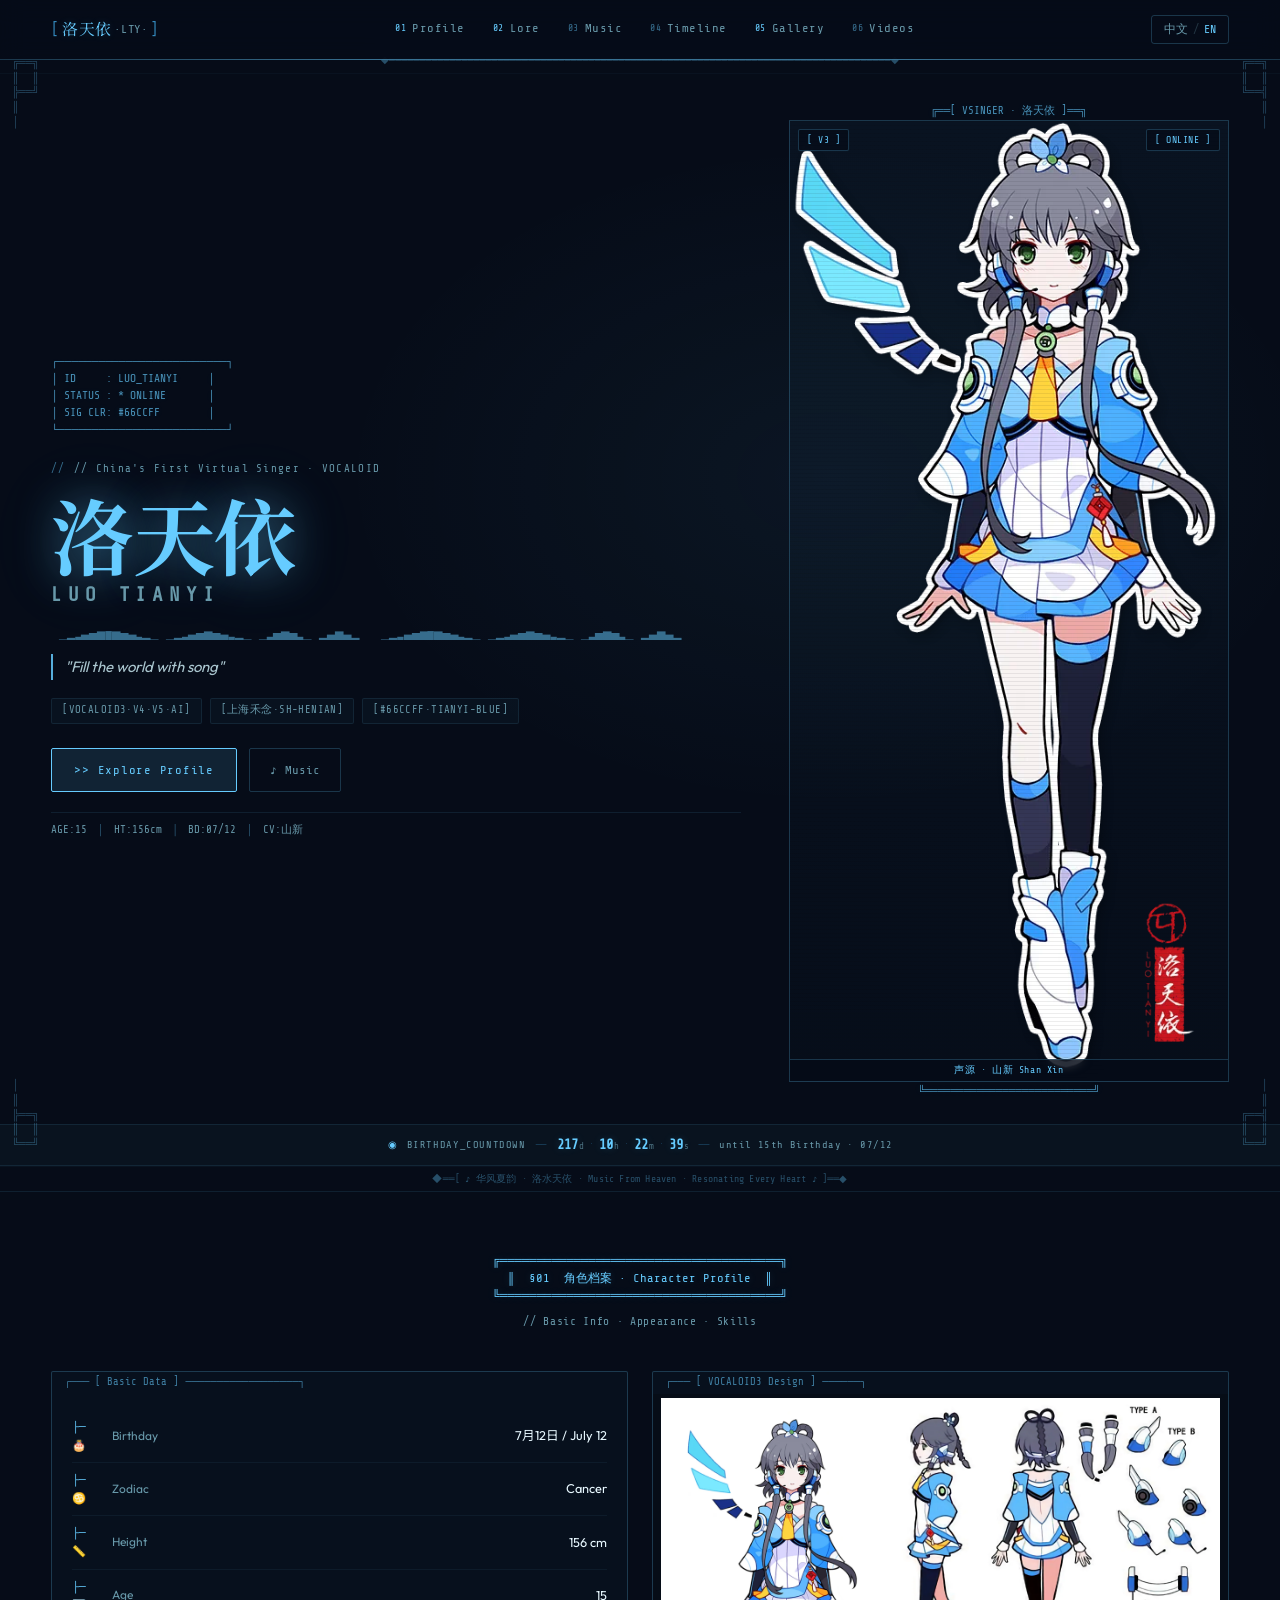
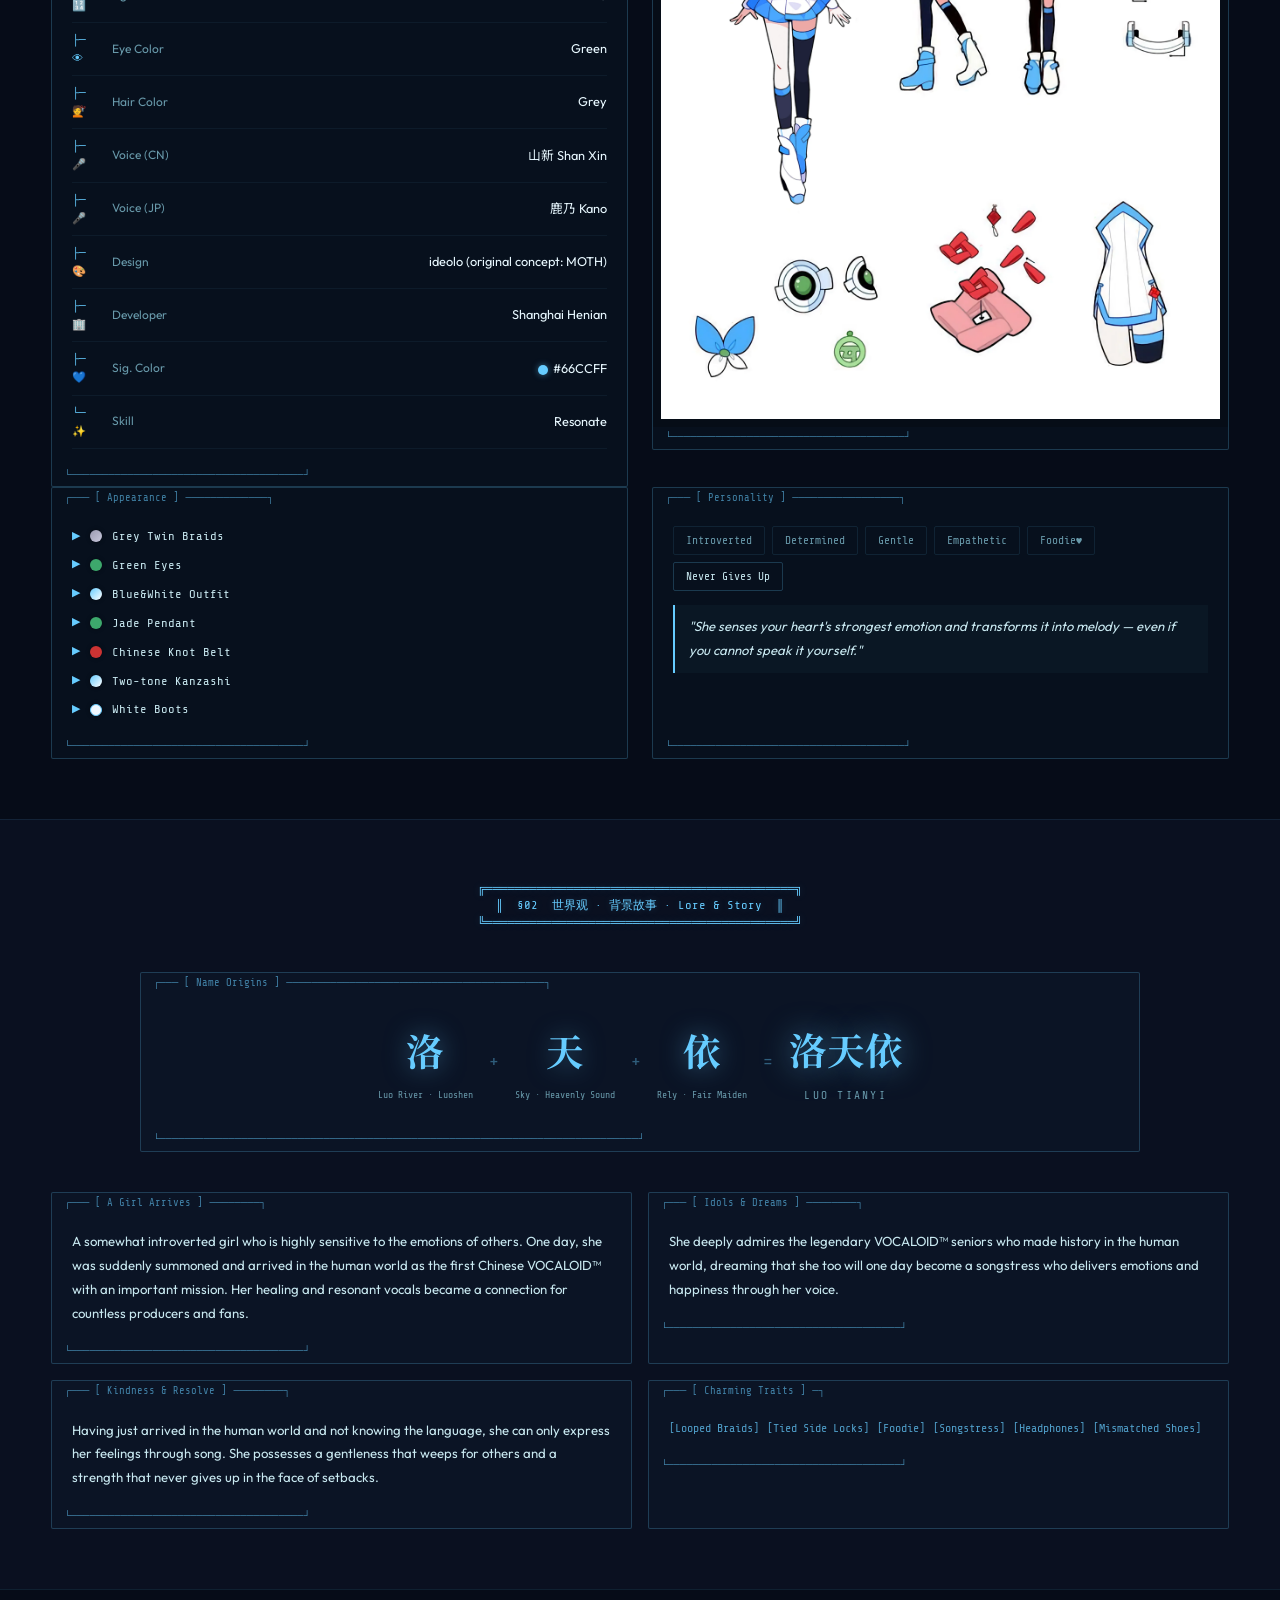
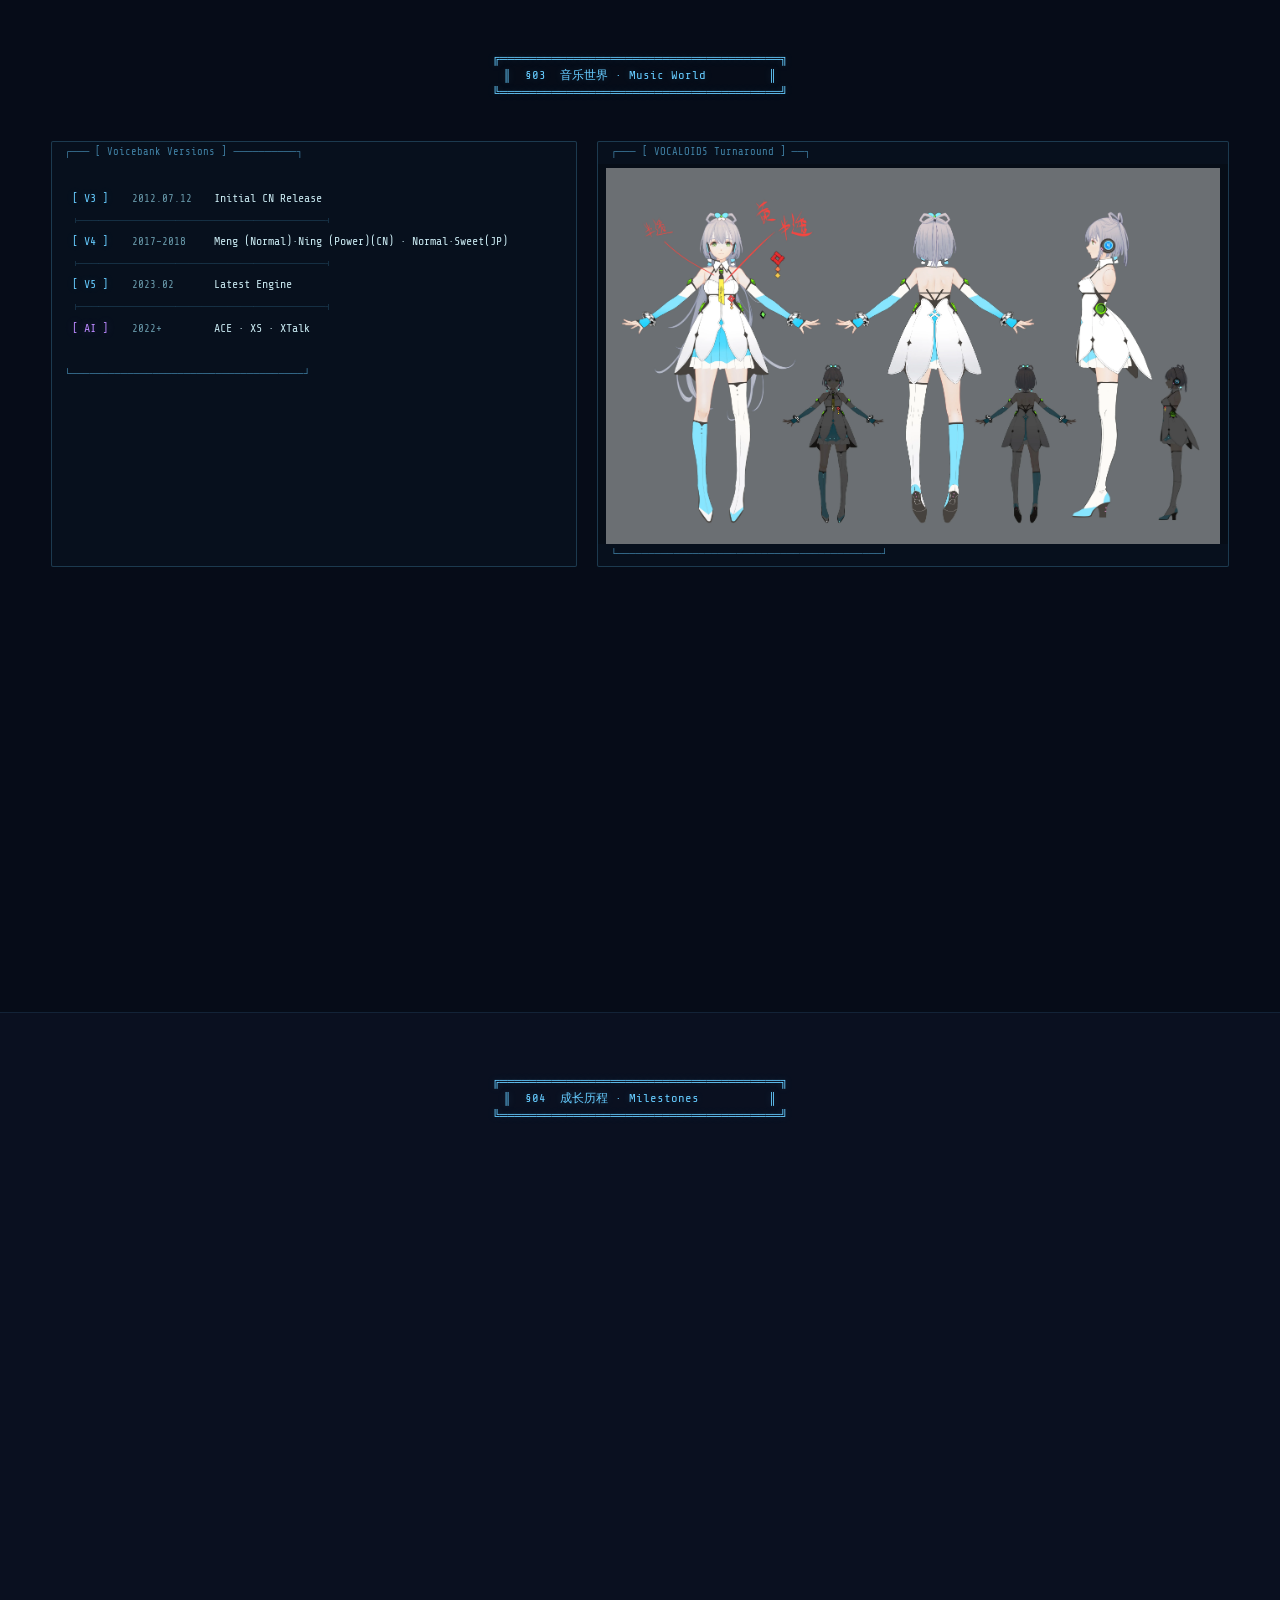
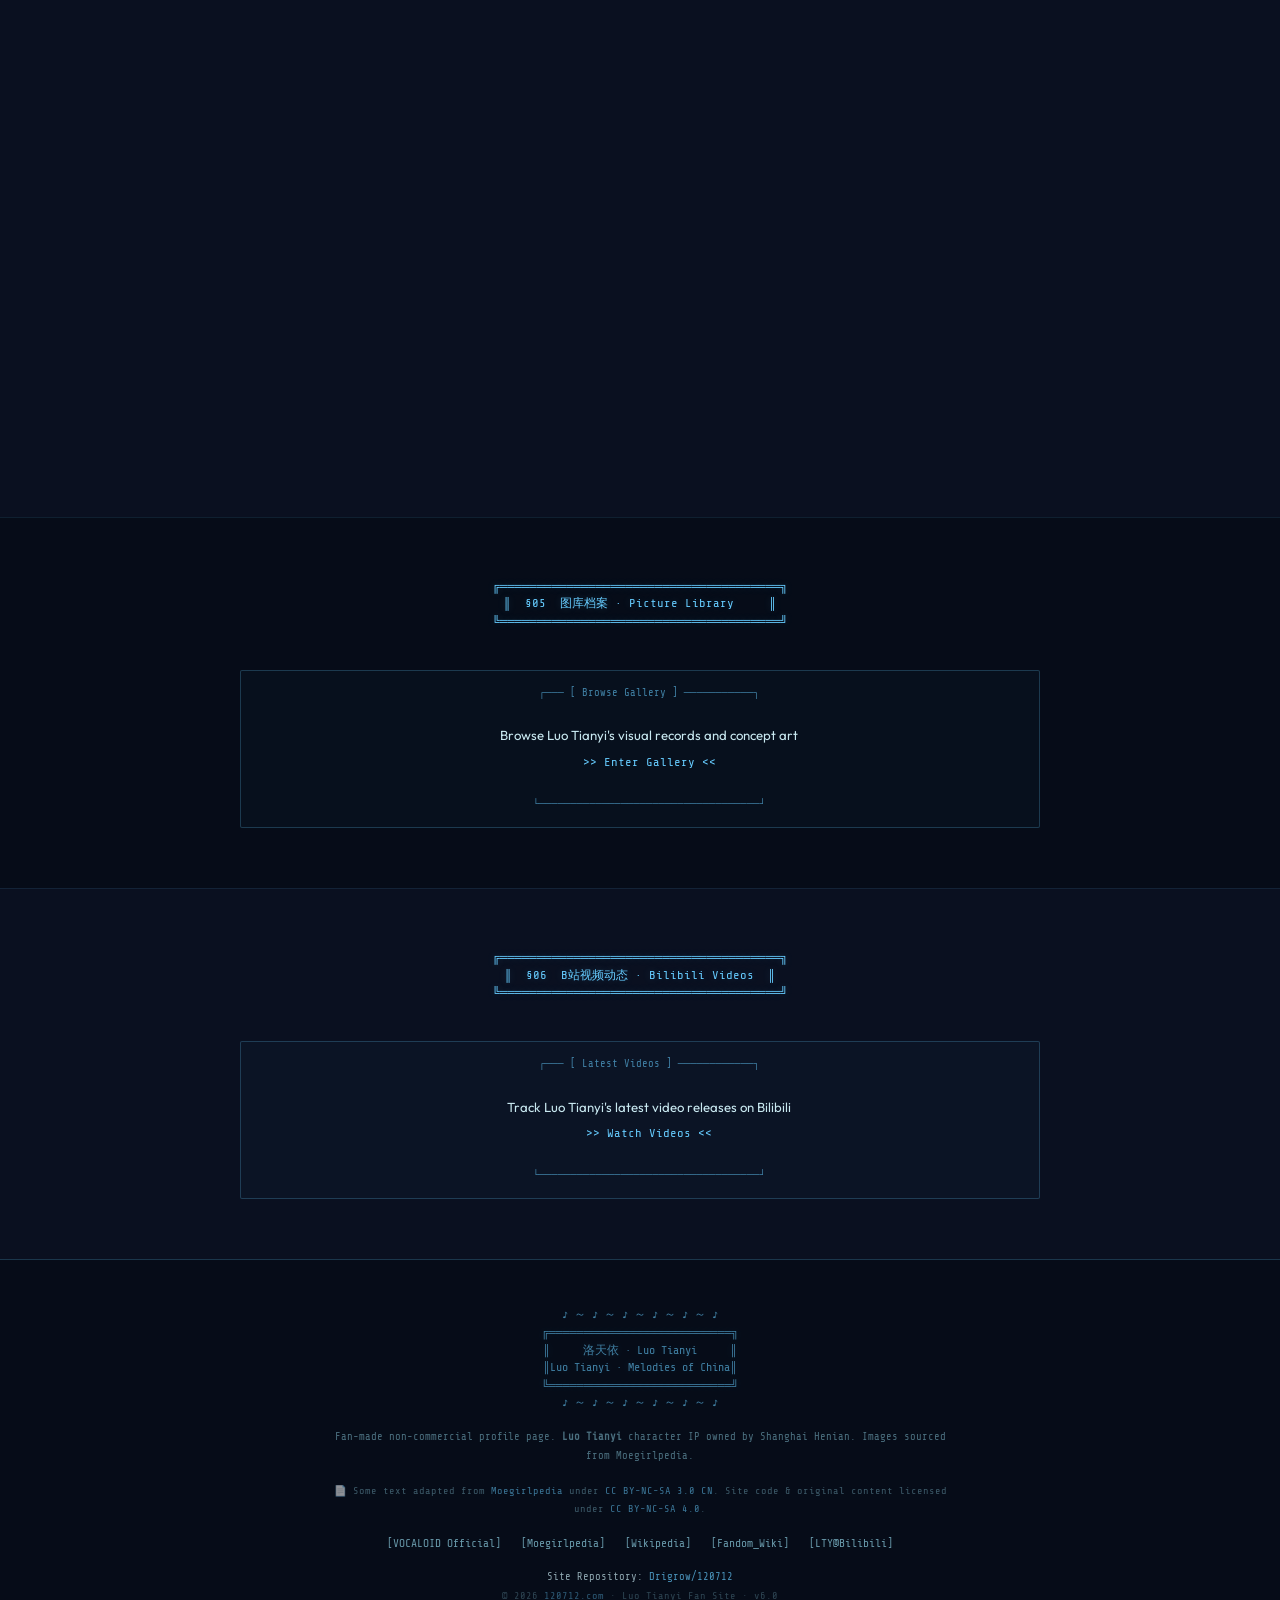
==== commit 69528431: "fix(i18n): preserve reading position when switching homepage language" ====
--- a/en.html
+++ b/en.html
@@ -928,7 +928,7 @@
     </div>
   </footer>
 
-  <script data-cfasync="false" src="assets/js/main.v6.0.5.js"></script>
+  <script data-cfasync="false" src="assets/js/main.v6.0.6.js"></script>
 </body>
 
 </html>
